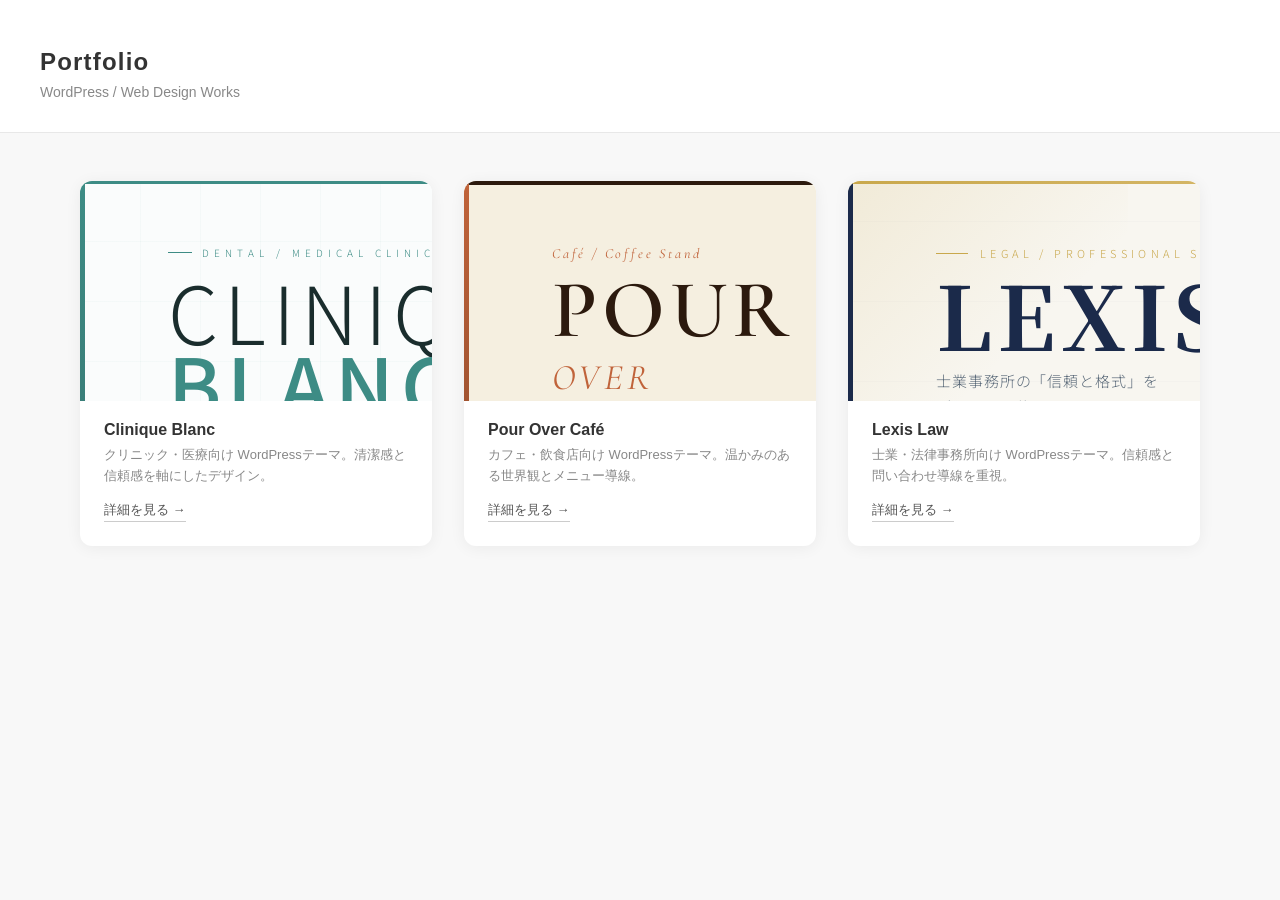
==== index.html @ d6891e3b "Add portfolio site" ====
<!DOCTYPE html>
<html lang="ja">
<head>
<meta charset="UTF-8">
<meta name="viewport" content="width=device-width, initial-scale=1.0">
<title>Portfolio</title>
<style>
  * { margin: 0; padding: 0; box-sizing: border-box; }
  body { font-family: 'Helvetica Neue', sans-serif; background: #f8f8f8; color: #333; }
  header { background: #fff; padding: 48px 40px 32px; border-bottom: 1px solid #e8e8e8; }
  header h1 { font-size: 24px; font-weight: 600; letter-spacing: 0.05em; }
  header p { margin-top: 8px; font-size: 14px; color: #888; }
  .grid { display: grid; grid-template-columns: repeat(auto-fit, minmax(320px, 1fr)); gap: 32px; padding: 48px 40px; max-width: 1200px; margin: 0 auto; }
  .card { background: #fff; border-radius: 12px; overflow: hidden; box-shadow: 0 2px 16px rgba(0,0,0,0.06); transition: transform 0.2s, box-shadow 0.2s; }
  .card:hover { transform: translateY(-4px); box-shadow: 0 8px 32px rgba(0,0,0,0.10); }
  .card iframe { width: 100%; height: 220px; border: none; display: block; }
  .card-body { padding: 20px 24px 24px; }
  .card-body h2 { font-size: 16px; font-weight: 600; }
  .card-body p { margin-top: 6px; font-size: 13px; color: #888; line-height: 1.6; }
  .card-body a { display: inline-block; margin-top: 14px; font-size: 13px; color: #555; text-decoration: none; border-bottom: 1px solid #ccc; padding-bottom: 2px; }
  .card-body a:hover { color: #111; border-color: #111; }
</style>
</head>
<body>
<header>
  <h1>Portfolio</h1>
  <p>WordPress / Web Design Works</p>
</header>
<div class="grid">
  <div class="card">
    <iframe src="clinique-blanc.html" scrolling="no"></iframe>
    <div class="card-body">
      <h2>Clinique Blanc</h2>
      <p>クリニック・医療向け WordPressテーマ。清潔感と信頼感を軸にしたデザイン。</p>
      <a href="clinique-blanc.html">詳細を見る →</a>
    </div>
  </div>
  <div class="card">
    <iframe src="pour-over-cafe.html" scrolling="no"></iframe>
    <div class="card-body">
      <h2>Pour Over Café</h2>
      <p>カフェ・飲食店向け WordPressテーマ。温かみのある世界観とメニュー導線。</p>
      <a href="pour-over-cafe.html">詳細を見る →</a>
    </div>
  </div>
  <div class="card">
    <iframe src="lexis-law.html" scrolling="no"></iframe>
    <div class="card-body">
      <h2>Lexis Law</h2>
      <p>士業・法律事務所向け WordPressテーマ。信頼感と問い合わせ導線を重視。</p>
      <a href="lexis-law.html">詳細を見る →</a>
    </div>
  </div>
</div>
</body>
</html>
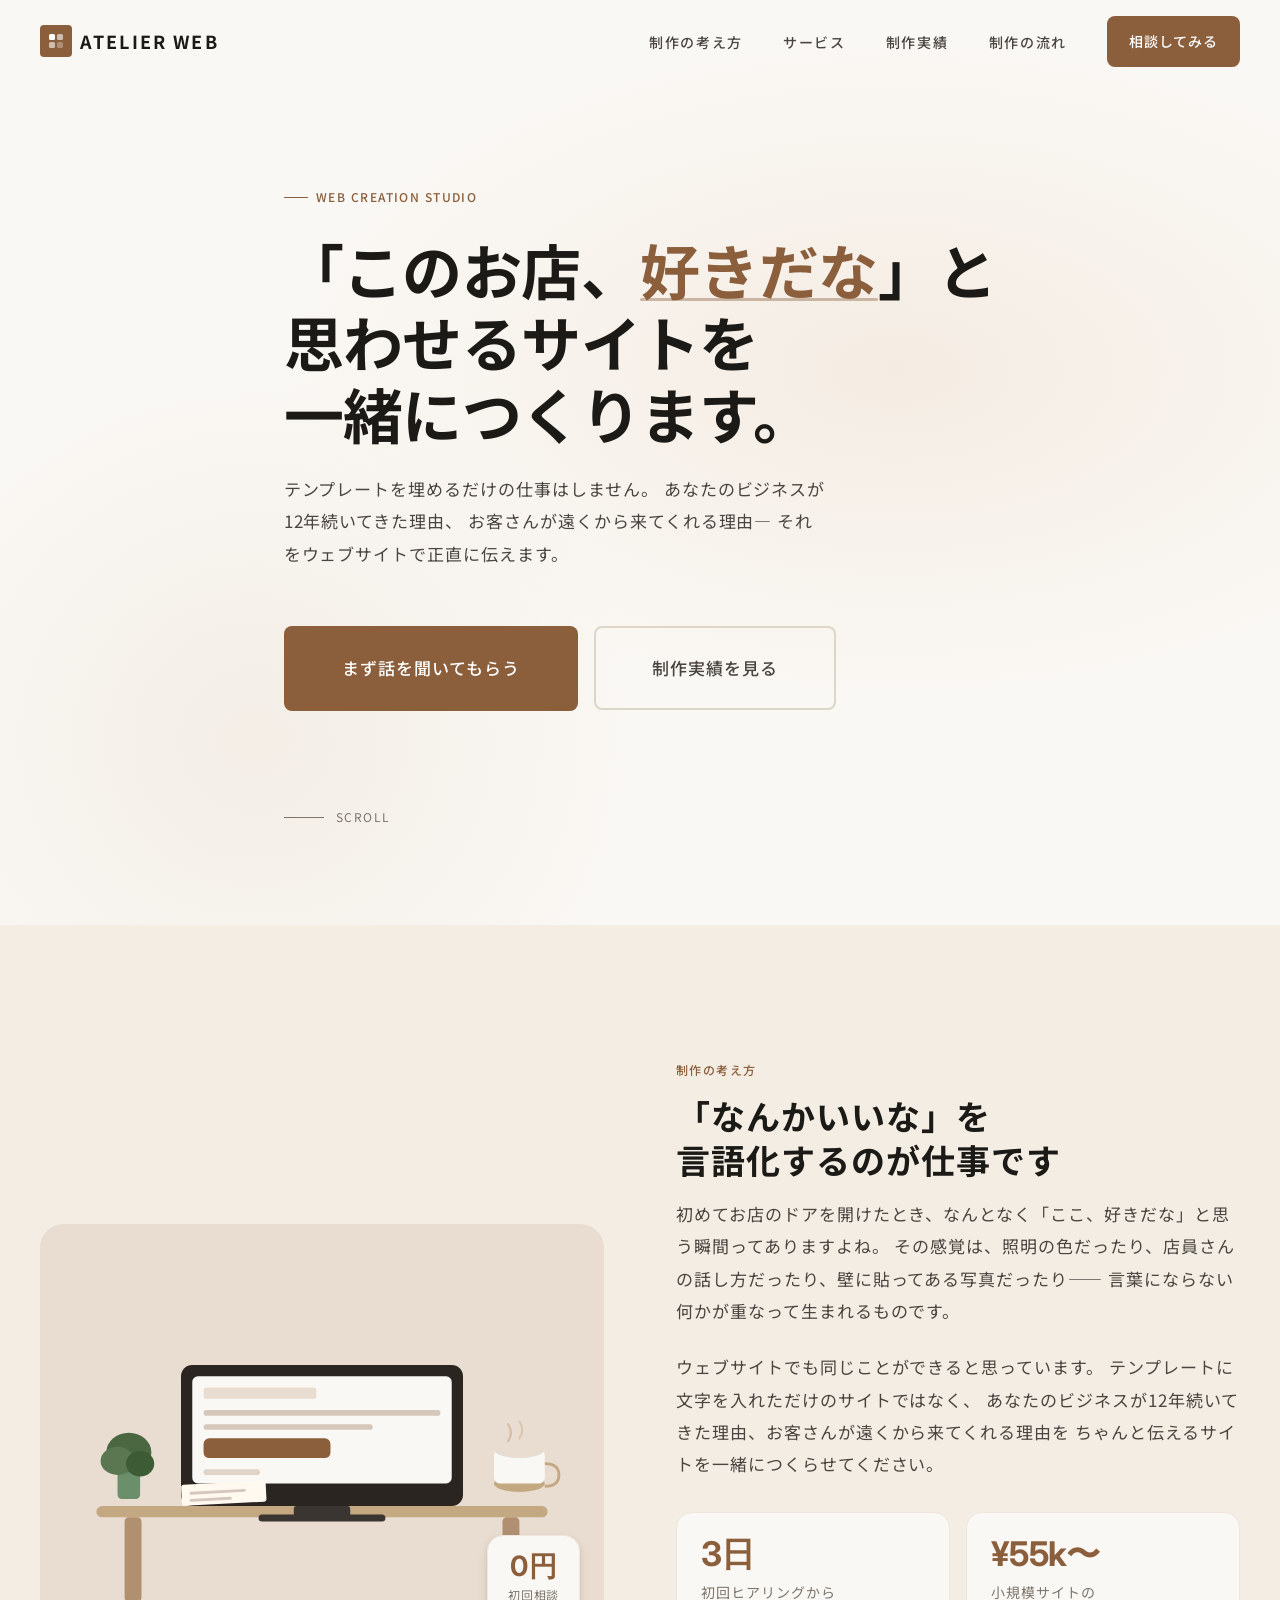
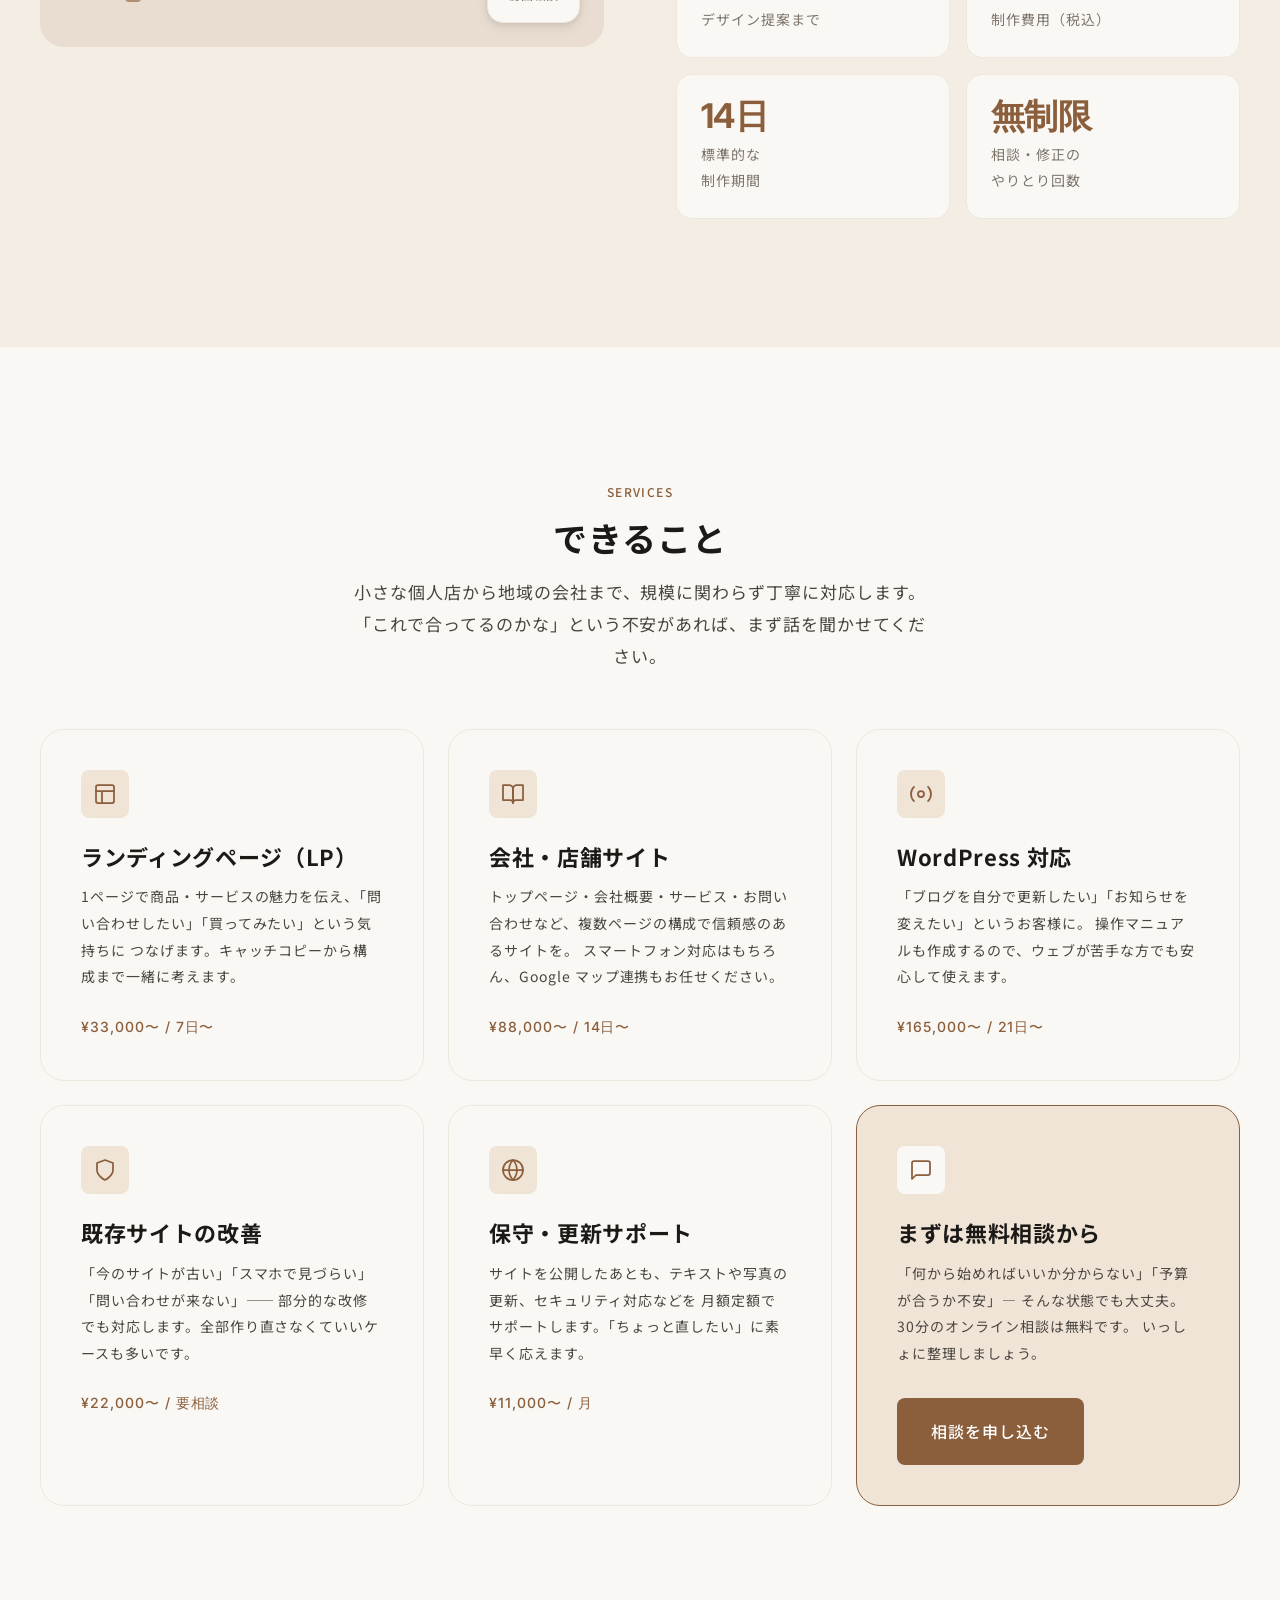
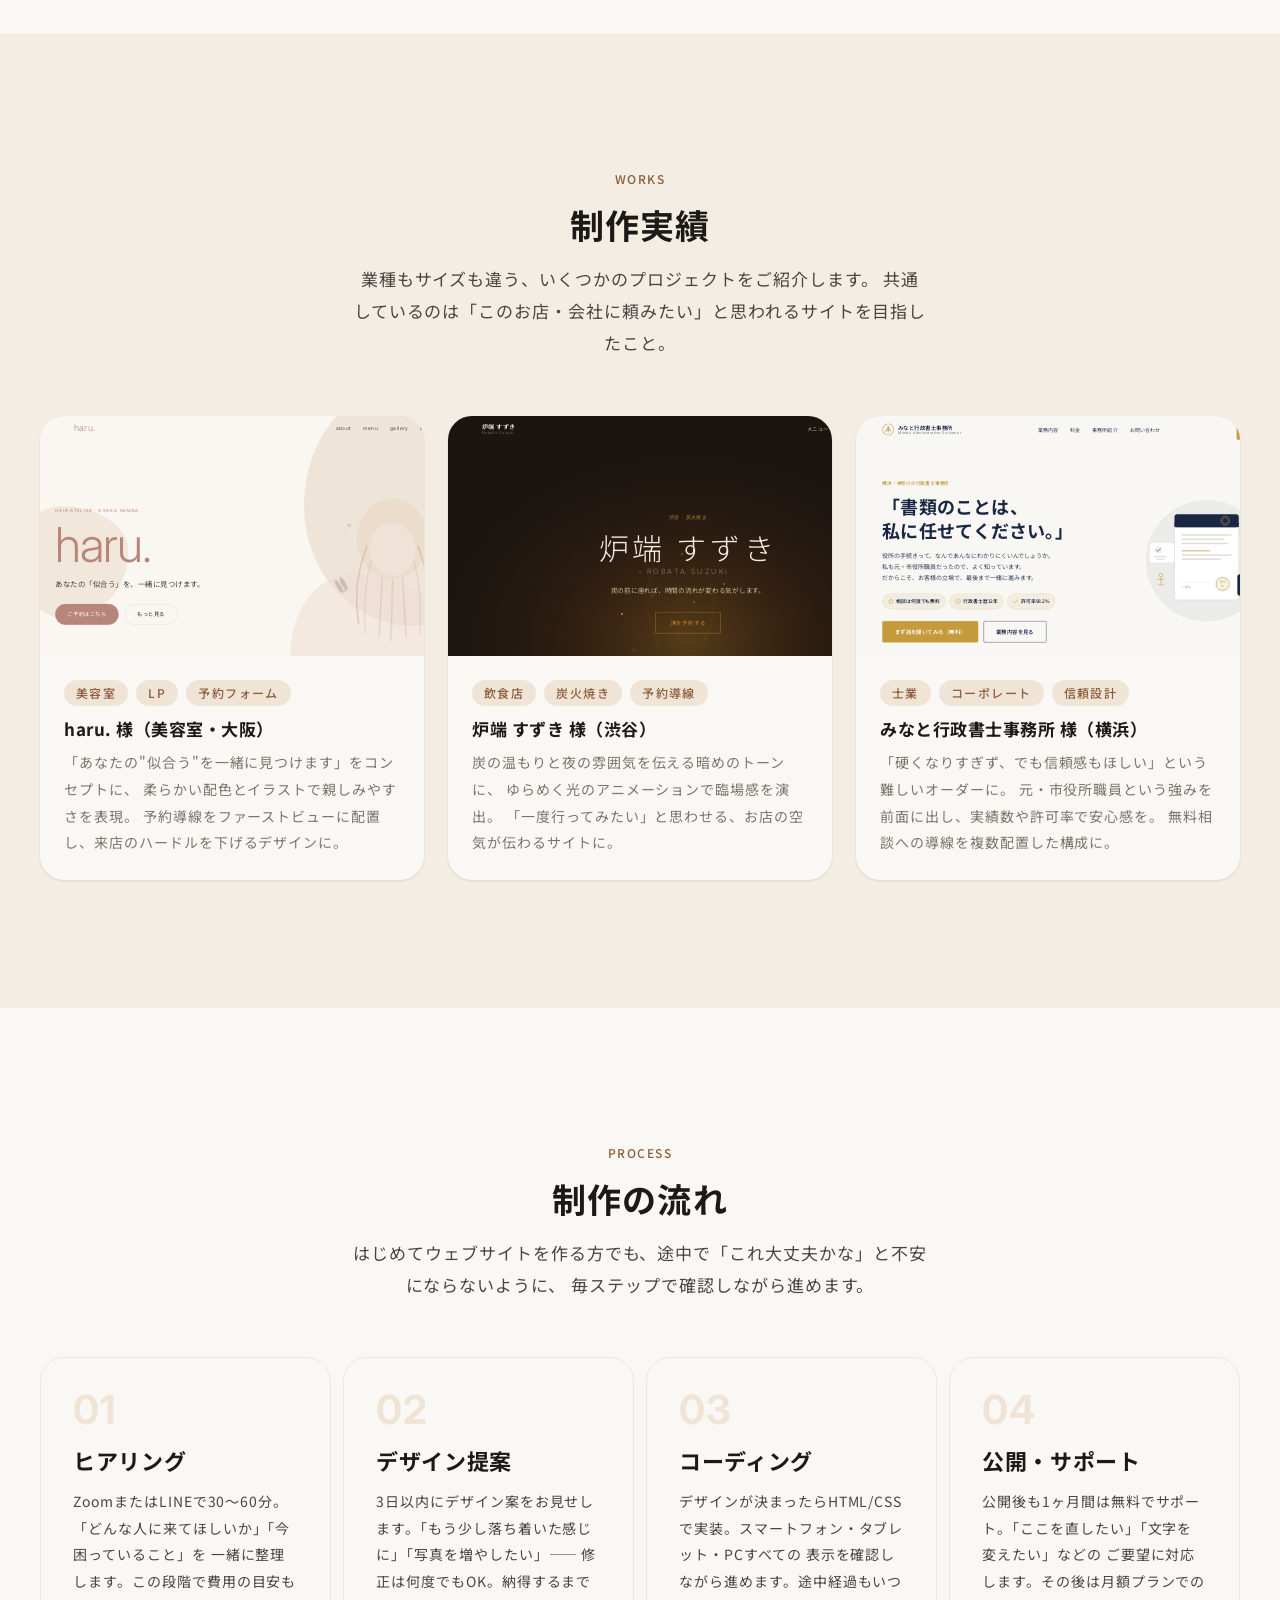
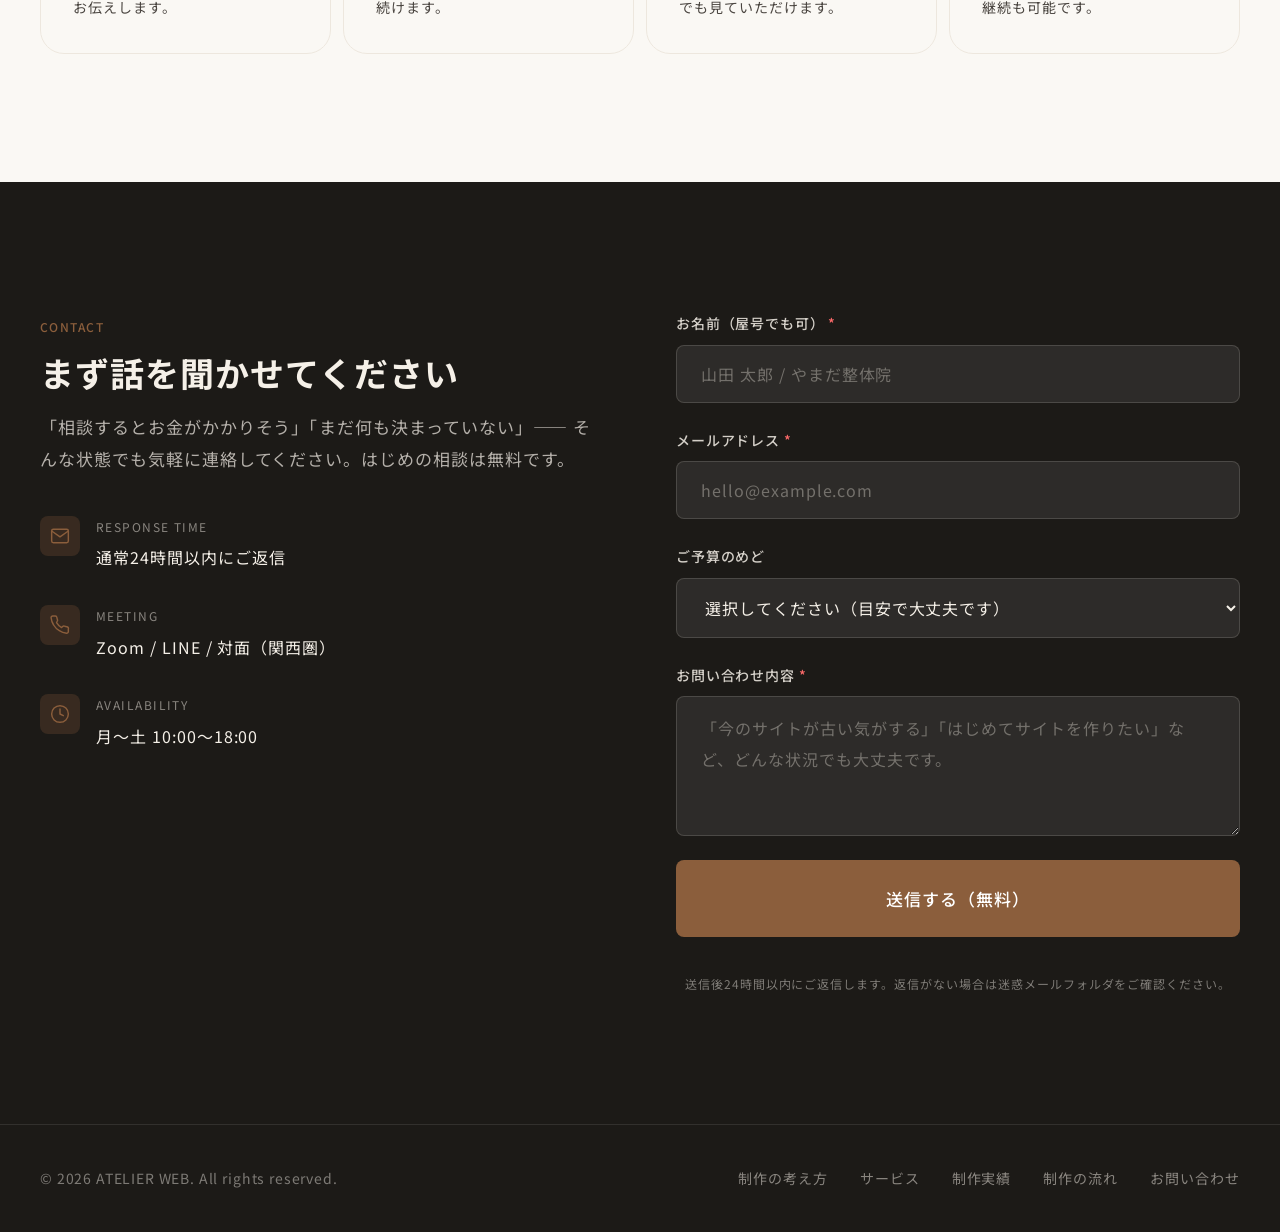
==== commit 86bbf7c7: "Add full portfolio: ATELIER WEB landing + 3 demo sites" ====
--- a/index.html
+++ b/index.html
@@ -1,56 +1,615 @@
 <!DOCTYPE html>
 <html lang="ja">
+
 <head>
-<meta charset="UTF-8">
-<meta name="viewport" content="width=device-width, initial-scale=1.0">
-<title>Portfolio</title>
-<style>
-  * { margin: 0; padding: 0; box-sizing: border-box; }
-  body { font-family: 'Helvetica Neue', sans-serif; background: #f8f8f8; color: #333; }
-  header { background: #fff; padding: 48px 40px 32px; border-bottom: 1px solid #e8e8e8; }
-  header h1 { font-size: 24px; font-weight: 600; letter-spacing: 0.05em; }
-  header p { margin-top: 8px; font-size: 14px; color: #888; }
-  .grid { display: grid; grid-template-columns: repeat(auto-fit, minmax(320px, 1fr)); gap: 32px; padding: 48px 40px; max-width: 1200px; margin: 0 auto; }
-  .card { background: #fff; border-radius: 12px; overflow: hidden; box-shadow: 0 2px 16px rgba(0,0,0,0.06); transition: transform 0.2s, box-shadow 0.2s; }
-  .card:hover { transform: translateY(-4px); box-shadow: 0 8px 32px rgba(0,0,0,0.10); }
-  .card iframe { width: 100%; height: 220px; border: none; display: block; }
-  .card-body { padding: 20px 24px 24px; }
-  .card-body h2 { font-size: 16px; font-weight: 600; }
-  .card-body p { margin-top: 6px; font-size: 13px; color: #888; line-height: 1.6; }
-  .card-body a { display: inline-block; margin-top: 14px; font-size: 13px; color: #555; text-decoration: none; border-bottom: 1px solid #ccc; padding-bottom: 2px; }
-  .card-body a:hover { color: #111; border-color: #111; }
-</style>
+  <meta charset="UTF-8">
+  <meta name="viewport" content="width=device-width, initial-scale=1.0">
+  <title>ウェブ制作 | 人の温かさが伝わるサイトをつくります</title>
+  <meta name="description" content="AIと人間の感性を組み合わせて、あなたのビジネスが本当に伝えたいことをウェブサイトで表現します。ランサーズ・ここなら対応。小規模サイト¥55,000〜。">
+
+  <!-- Google Fonts プリロード -->
+  <link rel="preconnect" href="https://fonts.googleapis.com">
+  <link rel="preconnect" href="https://fonts.gstatic.com" crossorigin>
+  <link
+    href="https://fonts.googleapis.com/css2?family=Noto+Sans+JP:wght@400;500;700&family=Inter:wght@400;500;700&display=swap"
+    rel="stylesheet">
+
+  <!-- スタイルシート（カスケード順） -->
+  <link rel="stylesheet" href="css/tokens.css">
+  <link rel="stylesheet" href="css/base.css">
+  <link rel="stylesheet" href="css/components.css">
+  <link rel="stylesheet" href="css/animations.css">
 </head>
+
 <body>
-<header>
-  <h1>Portfolio</h1>
-  <p>WordPress / Web Design Works</p>
-</header>
-<div class="grid">
-  <div class="card">
-    <iframe src="clinique-blanc.html" scrolling="no"></iframe>
-    <div class="card-body">
-      <h2>Clinique Blanc</h2>
-      <p>クリニック・医療向け WordPressテーマ。清潔感と信頼感を軸にしたデザイン。</p>
-      <a href="clinique-blanc.html">詳細を見る →</a>
+
+  <!-- スキップリンク（アクセシビリティ） -->
+  <a href="#main" class="skip-link">メインコンテンツへ</a>
+
+  <!-- ===== NAVIGATION ===== -->
+  <header>
+    <nav class="nav" role="navigation" aria-label="メインナビゲーション">
+      <div class="container nav__inner">
+
+        <!-- ロゴ -->
+        <a href="#" class="nav__logo" aria-label="ホームへ戻る">
+          <span class="nav__logo-mark" aria-hidden="true">
+            <svg width="18" height="18" viewBox="0 0 18 18" fill="none" aria-hidden="true">
+              <rect x="2" y="2" width="6" height="6" rx="1.5" fill="white" />
+              <rect x="10" y="2" width="6" height="6" rx="1.5" fill="white" opacity="0.6" />
+              <rect x="2" y="10" width="6" height="6" rx="1.5" fill="white" opacity="0.6" />
+              <rect x="10" y="10" width="6" height="6" rx="1.5" fill="white" opacity="0.3" />
+            </svg>
+          </span>
+          <span>ATELIER WEB</span>
+        </a>
+
+        <!-- デスクトップナビ -->
+        <ul class="nav__links" role="list">
+          <li><a href="#about" class="nav__link">制作の考え方</a></li>
+          <li><a href="#services" class="nav__link">サービス</a></li>
+          <li><a href="#works" class="nav__link">制作実績</a></li>
+          <li><a href="#process" class="nav__link">制作の流れ</a></li>
+          <li>
+            <a href="#contact" class="btn btn--primary btn--nav">
+              相談してみる
+            </a>
+          </li>
+        </ul>
+
+        <!-- モバイルメニューボタン -->
+        <button class="nav__toggle" aria-label="メニューを開く" aria-expanded="false" aria-controls="mobile-menu">
+          <span class="nav__toggle-line"></span>
+          <span class="nav__toggle-line"></span>
+          <span class="nav__toggle-line"></span>
+        </button>
+      </div>
+    </nav>
+
+    <!-- モバイルメニュー -->
+    <nav id="mobile-menu" class="nav__mobile" aria-label="モバイルナビゲーション">
+      <a href="#about" class="nav__mobile-link">制作の考え方</a>
+      <a href="#services" class="nav__mobile-link">サービス</a>
+      <a href="#works" class="nav__mobile-link">制作実績</a>
+      <a href="#process" class="nav__mobile-link">制作の流れ</a>
+      <a href="#contact" class="btn btn--primary btn--large btn--mt-sm">
+        まず相談してみる
+      </a>
+    </nav>
+  </header>
+
+  <!-- ===== MAIN ===== -->
+  <main id="main">
+
+    <!-- HERO -->
+    <section class="hero" id="hero">
+      <div class="hero__bg" aria-hidden="true"></div>
+      <div class="hero__content">
+        <p class="hero__eyebrow">Web Creation Studio</p>
+
+        <h1 class="hero__headline">
+          「このお店、<em>好きだな</em>」と<br>
+          思わせるサイトを<br>
+          一緒につくります。
+        </h1>
+
+        <p class="hero__body">
+          テンプレートを埋めるだけの仕事はしません。
+          あなたのビジネスが12年続いてきた理由、
+          お客さんが遠くから来てくれる理由—
+          それをウェブサイトで正直に伝えます。
+        </p>
+
+        <div class="hero__actions">
+          <a href="#contact" class="btn btn--primary btn--large">まず話を聞いてもらう</a>
+          <a href="#works" class="btn btn--ghost btn--large">制作実績を見る</a>
+        </div>
+
+        <div class="hero__scroll-hint" aria-hidden="true">
+          <span class="hero__scroll-line"></span>
+          <span>SCROLL</span>
+        </div>
+      </div>
+    </section>
+
+
+    <!-- ABOUT / PHILOSOPHY -->
+    <section class="about section" id="about">
+      <div class="container">
+        <div class="about__grid">
+
+          <!-- ビジュアル -->
+          <div class="about__visual fade-right" aria-hidden="true">
+            <!-- SVGイラスト：デスクで作業する様子（人間的な手描き風） -->
+            <svg viewBox="0 0 400 300" width="100%" height="100%" xmlns="http://www.w3.org/2000/svg">
+              <!-- デスク -->
+              <rect x="40" y="200" width="320" height="8" rx="4" fill="#c4a882" />
+              <rect x="60" y="208" width="12" height="60" rx="3" fill="#b09070" />
+              <rect x="328" y="208" width="12" height="60" rx="3" fill="#b09070" />
+
+              <!-- PCモニター -->
+              <rect x="100" y="100" width="200" height="100" rx="8" fill="#2a2520" />
+              <rect x="108" y="108" width="184" height="76" rx="4" fill="#faf8f4" />
+              <rect x="180" y="200" width="40" height="8" rx="2" fill="#3a3530" />
+              <rect x="155" y="206" width="90" height="5" rx="2.5" fill="#3a3530" />
+
+              <!-- モニター画面のウェブページ風 -->
+              <rect x="116" y="116" width="80" height="8" rx="2" fill="#e8ddd0" />
+              <rect x="116" y="132" width="168" height="4" rx="2" fill="#d4c8bc" />
+              <rect x="116" y="142" width="120" height="4" rx="2" fill="#d4c8bc" />
+              <rect x="116" y="152" width="90" height="14" rx="4" fill="#8b5e3c" />
+              <rect x="116" y="174" width="40" height="4" rx="2" fill="#e0d4c8" />
+
+              <!-- コーヒーカップ -->
+              <ellipse cx="340" cy="184" rx="18" ry="6" fill="#c4a882" />
+              <rect x="322" y="160" width="36" height="24" rx="4" fill="#faf8f4" />
+              <ellipse cx="340" cy="160" rx="18" ry="6" fill="#e8ddd0" />
+              <path d="M358 170 Q368 170 368 178 Q368 186 358 186" stroke="#c4a882" stroke-width="2" fill="none" />
+              <!-- スチーム -->
+              <path d="M332 154 Q336 148 332 142" stroke="#c4a882" stroke-width="1.5" fill="none" stroke-linecap="round"
+                opacity="0.6" class="float-slow" />
+              <path d="M340 152 Q344 146 340 140" stroke="#c4a882" stroke-width="1.5" fill="none" stroke-linecap="round"
+                opacity="0.4" class="float-slow" />
+
+              <!-- 植物（小さい観葉植物） -->
+              <rect x="55" y="165" width="16" height="30" rx="3" fill="#6b8f6b" />
+              <ellipse cx="63" cy="162" rx="16" ry="14" fill="#4a6741" />
+              <ellipse cx="55" cy="168" rx="12" ry="10" fill="#5a7751" />
+              <ellipse cx="71" cy="170" rx="10" ry="9" fill="#3d5c36" />
+
+              <!-- ノート（メモ） -->
+              <rect x="100" y="185" width="60" height="15" rx="2" fill="#fff9f0" transform="rotate(-3 100 185)" />
+              <rect x="106" y="190" width="40" height="2" rx="1" fill="#d4c8bc" transform="rotate(-3 106 190)" />
+              <rect x="106" y="195" width="30" height="2" rx="1" fill="#d4c8bc" transform="rotate(-3 106 195)" />
+            </svg>
+
+            <!-- 実績バッジ（絶対配置） -->
+            <div class="hero-badge">
+              <div class="hero-badge__number">0円</div>
+              <div class="hero-badge__label">初回相談</div>
+            </div>
+          </div>
+
+          <!-- テキスト -->
+          <div class="about__text fade-left">
+            <p class="section-label">制作の考え方</p>
+            <h2 class="section-title">
+              「なんかいいな」を<br>言語化するのが仕事です
+            </h2>
+
+            <p class="section-body">
+              初めてお店のドアを開けたとき、なんとなく「ここ、好きだな」と思う瞬間ってありますよね。
+              その感覚は、照明の色だったり、店員さんの話し方だったり、壁に貼ってある写真だったり——
+              言葉にならない何かが重なって生まれるものです。
+            </p>
+            <p class="section-body">
+              ウェブサイトでも同じことができると思っています。
+              テンプレートに文字を入れただけのサイトではなく、
+              あなたのビジネスが12年続いてきた理由、お客さんが遠くから来てくれる理由を
+              ちゃんと伝えるサイトを一緒につくらせてください。
+            </p>
+
+            <div class="about__stats stagger">
+              <div class="stat-card">
+                <div class="stat-card__number">3日</div>
+                <div class="stat-card__label">初回ヒアリングから<br>デザイン提案まで</div>
+              </div>
+              <div class="stat-card">
+                <div class="stat-card__number">¥55k〜</div>
+                <div class="stat-card__label">小規模サイトの<br>制作費用（税込）</div>
+              </div>
+              <div class="stat-card">
+                <div class="stat-card__number">14日</div>
+                <div class="stat-card__label">標準的な<br>制作期間</div>
+              </div>
+              <div class="stat-card">
+                <div class="stat-card__number">無制限</div>
+                <div class="stat-card__label">相談・修正の<br>やりとり回数</div>
+              </div>
+            </div>
+          </div>
+        </div>
+      </div>
+    </section>
+
+
+    <!-- SERVICES -->
+    <section class="section" id="services">
+      <div class="container">
+        <header class="section-header section-header--center fade-up">
+          <p class="section-label">Services</p>
+          <h2 class="section-title">できること</h2>
+          <p class="section-body">
+            小さな個人店から地域の会社まで、規模に関わらず丁寧に対応します。
+            「これで合ってるのかな」という不安があれば、まず話を聞かせてください。
+          </p>
+        </header>
+
+        <div class="services__grid stagger">
+
+          <article class="service-card">
+            <div class="service-card__icon" aria-hidden="true">
+              <svg width="24" height="24" viewBox="0 0 24 24" fill="none" stroke="currentColor" stroke-width="1.75"
+                stroke-linecap="round" stroke-linejoin="round">
+                <rect x="3" y="3" width="18" height="18" rx="2" />
+                <path d="M3 9h18M9 21V9" />
+              </svg>
+            </div>
+            <h3 class="service-card__title">ランディングページ（LP）</h3>
+            <p class="service-card__body">
+              1ページで商品・サービスの魅力を伝え、「問い合わせしたい」「買ってみたい」という気持ちに
+              つなげます。キャッチコピーから構成まで一緒に考えます。
+            </p>
+            <div class="service-card__price">¥33,000〜 / 7日〜</div>
+          </article>
+
+          <article class="service-card">
+            <div class="service-card__icon" aria-hidden="true">
+              <svg width="24" height="24" viewBox="0 0 24 24" fill="none" stroke="currentColor" stroke-width="1.75"
+                stroke-linecap="round" stroke-linejoin="round">
+                <path d="M2 3h6a4 4 0 0 1 4 4v14a3 3 0 0 0-3-3H2z" />
+                <path d="M22 3h-6a4 4 0 0 0-4 4v14a3 3 0 0 1 3-3h7z" />
+              </svg>
+            </div>
+            <h3 class="service-card__title">会社・店舗サイト</h3>
+            <p class="service-card__body">
+              トップページ・会社概要・サービス・お問い合わせなど、複数ページの構成で信頼感のあるサイトを。
+              スマートフォン対応はもちろん、Google マップ連携もお任せください。
+            </p>
+            <div class="service-card__price">¥88,000〜 / 14日〜</div>
+          </article>
+
+          <article class="service-card">
+            <div class="service-card__icon" aria-hidden="true">
+              <svg width="24" height="24" viewBox="0 0 24 24" fill="none" stroke="currentColor" stroke-width="1.75"
+                stroke-linecap="round" stroke-linejoin="round">
+                <circle cx="12" cy="12" r="3" />
+                <path d="M19.07 4.93a10 10 0 0 1 0 14.14M4.93 4.93a10 10 0 0 0 0 14.14" />
+              </svg>
+            </div>
+            <h3 class="service-card__title">WordPress 対応</h3>
+            <p class="service-card__body">
+              「ブログを自分で更新したい」「お知らせを変えたい」というお客様に。
+              操作マニュアルも作成するので、ウェブが苦手な方でも安心して使えます。
+            </p>
+            <div class="service-card__price">¥165,000〜 / 21日〜</div>
+          </article>
+
+          <article class="service-card">
+            <div class="service-card__icon" aria-hidden="true">
+              <svg width="24" height="24" viewBox="0 0 24 24" fill="none" stroke="currentColor" stroke-width="1.75"
+                stroke-linecap="round" stroke-linejoin="round">
+                <path d="M12 22s8-4 8-10V5l-8-3-8 3v7c0 6 8 10 8 10z" />
+              </svg>
+            </div>
+            <h3 class="service-card__title">既存サイトの改善</h3>
+            <p class="service-card__body">
+              「今のサイトが古い」「スマホで見づらい」「問い合わせが来ない」——
+              部分的な改修でも対応します。全部作り直さなくていいケースも多いです。
+            </p>
+            <div class="service-card__price">¥22,000〜 / 要相談</div>
+          </article>
+
+          <article class="service-card">
+            <div class="service-card__icon" aria-hidden="true">
+              <svg width="24" height="24" viewBox="0 0 24 24" fill="none" stroke="currentColor" stroke-width="1.75"
+                stroke-linecap="round" stroke-linejoin="round">
+                <circle cx="12" cy="12" r="10" />
+                <line x1="2" y1="12" x2="22" y2="12" />
+                <path d="M12 2a15.3 15.3 0 0 1 4 10 15.3 15.3 0 0 1-4 10 15.3 15.3 0 0 1-4-10 15.3 15.3 0 0 1 4-10z" />
+              </svg>
+            </div>
+            <h3 class="service-card__title">保守・更新サポート</h3>
+            <p class="service-card__body">
+              サイトを公開したあとも、テキストや写真の更新、セキュリティ対応などを
+              月額定額でサポートします。「ちょっと直したい」に素早く応えます。
+            </p>
+            <div class="service-card__price">¥11,000〜 / 月</div>
+          </article>
+
+          <article class="service-card service-card--cta">
+            <div class="service-card__icon service-card__icon--on-light" aria-hidden="true">
+              <svg width="24" height="24" viewBox="0 0 24 24" fill="none" stroke="currentColor" stroke-width="1.75"
+                stroke-linecap="round" stroke-linejoin="round">
+                <path d="M21 15a2 2 0 0 1-2 2H7l-4 4V5a2 2 0 0 1 2-2h14a2 2 0 0 1 2 2z" />
+              </svg>
+            </div>
+            <h3 class="service-card__title">まずは無料相談から</h3>
+            <p class="service-card__body">
+              「何から始めればいいか分からない」「予算が合うか不安」—
+              そんな状態でも大丈夫。30分のオンライン相談は無料です。
+              いっしょに整理しましょう。
+            </p>
+            <a href="#contact" class="btn btn--primary btn--mt-sm">相談を申し込む</a>
+          </article>
+
+        </div>
+      </div>
+    </section>
+
+
+    <!-- WORKS（制作実績） -->
+    <section class="works section" id="works">
+      <div class="container">
+        <header class="section-header section-header--center fade-up">
+          <p class="section-label">Works</p>
+          <h2 class="section-title">制作実績</h2>
+          <p class="section-body">
+            業種もサイズも違う、いくつかのプロジェクトをご紹介します。
+            共通しているのは「このお店・会社に頼みたい」と思われるサイトを目指したこと。
+          </p>
+        </header>
+
+        <div class="works__grid stagger">
+
+          <!-- デモ1: 美容室 haru. -->
+          <article class="work-card">
+            <div class="work-card__thumb">
+              <div class="work-card__preview">
+                <iframe src="demos/salon/" loading="lazy" title="haru. デモサイト"></iframe>
+              </div>
+              <a href="demos/salon/" target="_blank" rel="noopener" class="work-card__overlay">
+                <span class="work-overlay-btn">サイトを見る</span>
+              </a>
+            </div>
+            <div class="work-card__info">
+              <div class="work-card__tags">
+                <span class="tag">美容室</span>
+                <span class="tag">LP</span>
+                <span class="tag">予約フォーム</span>
+              </div>
+              <h3 class="work-card__title">haru. 様（美容室・大阪）</h3>
+              <p class="work-card__desc">
+                「あなたの"似合う"を一緒に見つけます」をコンセプトに、
+                柔らかい配色とイラストで親しみやすさを表現。
+                予約導線をファーストビューに配置し、来店のハードルを下げるデザインに。
+              </p>
+            </div>
+          </article>
+
+          <!-- デモ2: 飲食店 炉端すずき -->
+          <article class="work-card">
+            <div class="work-card__thumb">
+              <div class="work-card__preview">
+                <iframe src="demos/restaurant/" loading="lazy" title="炉端すずき デモサイト"></iframe>
+              </div>
+              <a href="demos/restaurant/" target="_blank" rel="noopener" class="work-card__overlay">
+                <span class="work-overlay-btn">サイトを見る</span>
+              </a>
+            </div>
+            <div class="work-card__info">
+              <div class="work-card__tags">
+                <span class="tag">飲食店</span>
+                <span class="tag">炭火焼き</span>
+                <span class="tag">予約導線</span>
+              </div>
+              <h3 class="work-card__title">炉端 すずき 様（渋谷）</h3>
+              <p class="work-card__desc">
+                炭の温もりと夜の雰囲気を伝える暗めのトーンに、
+                ゆらめく光のアニメーションで臨場感を演出。
+                「一度行ってみたい」と思わせる、お店の空気が伝わるサイトに。
+              </p>
+            </div>
+          </article>
+
+          <!-- デモ3: 行政書士事務所 -->
+          <article class="work-card">
+            <div class="work-card__thumb">
+              <div class="work-card__preview">
+                <iframe src="demos/professional/" loading="lazy" title="みなと行政書士事務所 デモサイト"></iframe>
+              </div>
+              <a href="demos/professional/" target="_blank" rel="noopener" class="work-card__overlay">
+                <span class="work-overlay-btn">サイトを見る</span>
+              </a>
+            </div>
+            <div class="work-card__info">
+              <div class="work-card__tags">
+                <span class="tag">士業</span>
+                <span class="tag">コーポレート</span>
+                <span class="tag">信頼設計</span>
+              </div>
+              <h3 class="work-card__title">みなと行政書士事務所 様（横浜）</h3>
+              <p class="work-card__desc">
+                「硬くなりすぎず、でも信頼感もほしい」という難しいオーダーに。
+                元・市役所職員という強みを前面に出し、実績数や許可率で安心感を。
+                無料相談への導線を複数配置した構成に。
+              </p>
+            </div>
+          </article>
+
+        </div>
+      </div>
+    </section>
+
+
+    <!-- PROCESS（制作の流れ） -->
+    <section class="section" id="process">
+      <div class="container">
+        <header class="section-header section-header--center fade-up">
+          <p class="section-label">Process</p>
+          <h2 class="section-title">制作の流れ</h2>
+          <p class="section-body">
+            はじめてウェブサイトを作る方でも、途中で「これ大丈夫かな」と不安にならないように、
+            毎ステップで確認しながら進めます。
+          </p>
+        </header>
+
+        <div class="process__steps stagger">
+
+          <div class="step">
+            <div class="step__number">01</div>
+            <h3 class="step__title">ヒアリング</h3>
+            <p class="step__body">
+              ZoomまたはLINEで30〜60分。「どんな人に来てほしいか」「今困っていること」を
+              一緒に整理します。この段階で費用の目安もお伝えします。
+            </p>
+          </div>
+
+          <div class="step">
+            <div class="step__number">02</div>
+            <h3 class="step__title">デザイン提案</h3>
+            <p class="step__body">
+              3日以内にデザイン案をお見せします。「もう少し落ち着いた感じに」「写真を増やしたい」——
+              修正は何度でもOK。納得するまで続けます。
+            </p>
+          </div>
+
+          <div class="step">
+            <div class="step__number">03</div>
+            <h3 class="step__title">コーディング</h3>
+            <p class="step__body">
+              デザインが決まったらHTML/CSSで実装。スマートフォン・タブレット・PCすべての
+              表示を確認しながら進めます。途中経過もいつでも見ていただけます。
+            </p>
+          </div>
+
+          <div class="step">
+            <div class="step__number">04</div>
+            <h3 class="step__title">公開・サポート</h3>
+            <p class="step__body">
+              公開後も1ヶ月間は無料でサポート。「ここを直したい」「文字を変えたい」などの
+              ご要望に対応します。その後は月額プランでの継続も可能です。
+            </p>
+          </div>
+
+        </div>
+      </div>
+    </section>
+
+
+    <!-- CONTACT -->
+    <section class="contact section" id="contact">
+      <div class="container">
+        <div class="contact__inner">
+
+          <!-- テキスト側 -->
+          <div class="fade-right">
+            <p class="section-label">Contact</p>
+            <h2 class="section-title">
+              まず話を聞かせてください
+            </h2>
+            <p class="section-body">
+              「相談するとお金がかかりそう」「まだ何も決まっていない」——
+              そんな状態でも気軽に連絡してください。はじめの相談は無料です。
+            </p>
+
+            <div class="contact-info">
+              <div class="contact-item">
+                <div class="contact-item__icon" aria-hidden="true">
+                  <svg width="20" height="20" viewBox="0 0 24 24" fill="none" stroke="currentColor" stroke-width="1.75"
+                    stroke-linecap="round" stroke-linejoin="round">
+                    <path d="M4 4h16c1.1 0 2 .9 2 2v12c0 1.1-.9 2-2 2H4c-1.1 0-2-.9-2-2V6c0-1.1.9-2 2-2z" />
+                    <polyline points="22,6 12,13 2,6" />
+                  </svg>
+                </div>
+                <div>
+                  <div class="contact-item__label">RESPONSE TIME</div>
+                  <div class="contact-item__value">通常24時間以内にご返信</div>
+                </div>
+              </div>
+
+              <div class="contact-item">
+                <div class="contact-item__icon" aria-hidden="true">
+                  <svg width="20" height="20" viewBox="0 0 24 24" fill="none" stroke="currentColor" stroke-width="1.75"
+                    stroke-linecap="round" stroke-linejoin="round">
+                    <path
+                      d="M22 16.92v3a2 2 0 0 1-2.18 2 19.79 19.79 0 0 1-8.63-3.07A19.5 19.5 0 0 1 4.36 12a19.79 19.79 0 0 1-3.07-8.67A2 2 0 0 1 3.27 1.27h3a2 2 0 0 1 2 1.72c.127.96.361 1.903.7 2.81a2 2 0 0 1-.45 2.11L7.91 9.11a16 16 0 0 0 6 6l1.27-1.27a2 2 0 0 1 2.11-.45c.907.339 1.85.573 2.81.7A2 2 0 0 1 22 16.92z" />
+                  </svg>
+                </div>
+                <div>
+                  <div class="contact-item__label">MEETING</div>
+                  <div class="contact-item__value">Zoom / LINE / 対面（関西圏）</div>
+                </div>
+              </div>
+
+              <div class="contact-item">
+                <div class="contact-item__icon" aria-hidden="true">
+                  <svg width="20" height="20" viewBox="0 0 24 24" fill="none" stroke="currentColor" stroke-width="1.75"
+                    stroke-linecap="round" stroke-linejoin="round">
+                    <circle cx="12" cy="12" r="10" />
+                    <polyline points="12 6 12 12 16 14" />
+                  </svg>
+                </div>
+                <div>
+                  <div class="contact-item__label">AVAILABILITY</div>
+                  <div class="contact-item__value">月〜土 10:00〜18:00</div>
+                </div>
+              </div>
+            </div>
+          </div>
+
+          <!-- フォーム側 -->
+          <div class="fade-left">
+            <form class="contact-form" data-form-endpoint="https://formspree.io/f/mdalvlnd" novalidate>
+              <div class="form-group">
+                <label class="form-label" for="name">
+                  お名前（屋号でも可）<span class="required" aria-label="必須">*</span>
+                </label>
+                <input type="text" id="name" name="name" class="form-input" placeholder="山田 太郎 / やまだ整体院" required
+                  autocomplete="name">
+              </div>
+
+              <div class="form-group">
+                <label class="form-label" for="email">
+                  メールアドレス<span class="required" aria-label="必須">*</span>
+                </label>
+                <input type="email" id="email" name="email" class="form-input" placeholder="hello@example.com" required
+                  autocomplete="email">
+              </div>
+
+              <div class="form-group">
+                <label class="form-label" for="budget">ご予算のめど</label>
+                <select id="budget" name="budget" class="form-input">
+                  <option value="" disabled selected>選択してください（目安で大丈夫です）</option>
+                  <option value="under50k">〜5万円</option>
+                  <option value="50k-100k">5〜10万円</option>
+                  <option value="100k-200k">10〜20万円</option>
+                  <option value="over200k">20万円〜</option>
+                  <option value="unknown">まだわからない</option>
+                </select>
+              </div>
+
+              <div class="form-group">
+                <label class="form-label" for="message">
+                  お問い合わせ内容<span class="required" aria-label="必須">*</span>
+                </label>
+                <textarea id="message" name="message" class="form-input"
+                  placeholder="「今のサイトが古い気がする」「はじめてサイトを作りたい」など、どんな状況でも大丈夫です。" required></textarea>
+              </div>
+
+              <button type="submit" class="btn btn--primary btn--large btn--full">
+                送信する（無料）
+              </button>
+
+              <p class="form-reply-note">
+                送信後24時間以内にご返信します。返信がない場合は迷惑メールフォルダをご確認ください。
+              </p>
+            </form>
+          </div>
+
+        </div>
+      </div>
+    </section>
+
+  </main>
+
+  <!-- ===== FOOTER ===== -->
+  <footer class="footer">
+    <div class="container footer__inner">
+      <p class="footer__copy">
+        &copy; 2026 ATELIER WEB. All rights reserved.
+      </p>
+      <nav class="footer__links" aria-label="フッターナビゲーション">
+        <a href="#about" class="footer__link">制作の考え方</a>
+        <a href="#services" class="footer__link">サービス</a>
+        <a href="#works" class="footer__link">制作実績</a>
+        <a href="#process" class="footer__link">制作の流れ</a>
+        <a href="#contact" class="footer__link">お問い合わせ</a>
+      </nav>
     </div>
-  </div>
-  <div class="card">
-    <iframe src="pour-over-cafe.html" scrolling="no"></iframe>
-    <div class="card-body">
-      <h2>Pour Over Café</h2>
-      <p>カフェ・飲食店向け WordPressテーマ。温かみのある世界観とメニュー導線。</p>
-      <a href="pour-over-cafe.html">詳細を見る →</a>
-    </div>
-  </div>
-  <div class="card">
-    <iframe src="lexis-law.html" scrolling="no"></iframe>
-    <div class="card-body">
-      <h2>Lexis Law</h2>
-      <p>士業・法律事務所向け WordPressテーマ。信頼感と問い合わせ導線を重視。</p>
-      <a href="lexis-law.html">詳細を見る →</a>
-    </div>
-  </div>
-</div>
+  </footer>
+
+  <script src="js/main.js" type="module" defer></script>
 </body>
-</html>
+
+</html>
--- a/css/tokens.css
+++ b/css/tokens.css
@@ -0,0 +1,97 @@
+/* ============================================
+   Design Tokens - CSS Custom Properties
+   ポートフォリオサイト用デザイントークン
+   ============================================ */
+
+:root {
+  /* --- カラーパレット ---
+     テーマ: 温かみのある職人のアトリエ
+     純白ではなく手漉き和紙のようなオフホワイトを基調に */
+
+  --color-bg-primary: #faf8f4;      /* メイン背景: 和紙色 */
+  --color-bg-secondary: #f3ede3;    /* セカンダリ: 少し濃いオフホワイト */
+  --color-bg-accent: #e8ddd0;       /* アクセント背景: セクション区切り */
+  --color-bg-dark: #1c1a17;         /* ダーク背景: フッター等 */
+
+  --color-text-primary: #1c1a17;    /* メインテキスト: ほぼ黒（純黒ではない） */
+  --color-text-secondary: #4a4540;  /* サブテキスト */
+  --color-text-muted: #7d756c;      /* キャプション・注釈 */
+  --color-text-on-dark: #f5f0e8;    /* ダーク背景上のテキスト */
+
+  --color-accent-1: #8b5e3c;        /* メインアクセント: テラコッタブラウン */
+  --color-accent-1-hover: #703f20;  /* ホバー時 */
+  --color-accent-2: #4a6741;        /* サブアクセント: 落ち着いたグリーン */
+  --color-accent-light: #f0e4d7;    /* アクセントの薄い版（タグ背景等） */
+
+  --color-border: #ddd5c8;          /* ボーダー */
+  --color-border-light: #ede7de;    /* 薄いボーダー */
+
+  /* --- タイポグラフィ --- */
+  --font-jp: 'Noto Sans JP', 'ヒラギノ角ゴ ProN', 'Hiragino Kaku Gothic ProN', sans-serif;
+  --font-en: 'Inter', system-ui, sans-serif;
+
+  --font-size-hero: clamp(2.25rem, 5.5vw, 3.75rem);   /* 36px〜60px */
+  --font-size-h1: clamp(1.875rem, 4vw, 2.75rem);      /* 30px〜44px */
+  --font-size-h2: clamp(1.5rem, 3vw, 2.125rem);       /* 24px〜34px */
+  --font-size-h3: clamp(1.125rem, 2vw, 1.375rem);     /* 18px〜22px */
+  --font-size-body: 1rem;                              /* 16px */
+  --font-size-small: 0.875rem;                         /* 14px */
+  --font-size-xs: 0.75rem;                             /* 12px */
+
+  --font-weight-bold: 700;
+  --font-weight-medium: 500;
+  --font-weight-regular: 400;
+
+  --line-height-heading: 1.35;
+  --line-height-body: 1.9;          /* 日本語は余裕のある行間 */
+  --line-height-tight: 1.2;
+
+  --letter-spacing-jp: 0.06em;      /* 日本語の適度な字間 */
+  --letter-spacing-heading: 0.03em;
+  --letter-spacing-wide: 0.12em;    /* キャプション・ラベル */
+
+  /* --- スペーシング（8px基準） --- */
+  --space-1: 4px;
+  --space-2: 8px;
+  --space-3: 12px;
+  --space-4: 16px;
+  --space-5: 24px;
+  --space-6: 32px;
+  --space-7: 40px;
+  --space-8: 56px;
+  --space-9: 72px;
+  --space-10: 96px;
+  --space-section: clamp(72px, 10vw, 128px);    /* セクション間の余白 */
+
+  /* --- レイアウト --- */
+  --container-max: 1200px;
+  --container-narrow: 760px;        /* 記事・説明文用 */
+  --container-wide: 1440px;
+  --gutter: clamp(20px, 4vw, 40px);
+
+  /* --- ボーダー半径 --- */
+  --radius-sm: 4px;
+  --radius-md: 8px;
+  --radius-lg: 16px;
+  --radius-xl: 24px;
+  --radius-pill: 9999px;
+
+  /* --- シャドウ --- */
+  --shadow-sm: 0 1px 3px rgba(28, 26, 23, 0.07), 0 1px 2px rgba(28, 26, 23, 0.05);
+  --shadow-md: 0 4px 12px rgba(28, 26, 23, 0.09), 0 2px 4px rgba(28, 26, 23, 0.06);
+  --shadow-lg: 0 8px 28px rgba(28, 26, 23, 0.11), 0 4px 8px rgba(28, 26, 23, 0.07);
+  --shadow-focus: 0 0 0 3px rgba(139, 94, 60, 0.28);
+
+  /* --- トランジション --- */
+  --transition-fast: 180ms cubic-bezier(0.4, 0, 0.2, 1);
+  --transition-normal: 320ms cubic-bezier(0.4, 0, 0.2, 1);
+  --transition-slow: 540ms cubic-bezier(0.4, 0, 0.2, 1);
+  --transition-spring: 400ms cubic-bezier(0.34, 1.56, 0.64, 1);
+
+  /* --- z-index 管理 --- */
+  --z-base: 0;
+  --z-dropdown: 100;
+  --z-sticky: 200;
+  --z-modal: 300;
+  --z-toast: 400;
+}
--- a/css/base.css
+++ b/css/base.css
@@ -0,0 +1,141 @@
+/* ============================================
+   Base Styles - Reset & Foundation
+   ============================================ */
+
+/* Modern CSS Reset */
+*, *::before, *::after {
+  box-sizing: border-box;
+  margin: 0;
+  padding: 0;
+}
+
+html {
+  font-size: 16px;
+  scroll-behavior: smooth;
+  -webkit-text-size-adjust: 100%;
+  text-size-adjust: 100%;
+}
+
+body {
+  font-family: var(--font-jp);
+  font-size: var(--font-size-body);
+  font-weight: var(--font-weight-regular);
+  line-height: var(--line-height-body);
+  color: var(--color-text-primary);
+  background-color: var(--color-bg-primary);
+  letter-spacing: var(--letter-spacing-jp);
+  -webkit-font-smoothing: antialiased;
+  -moz-osx-font-smoothing: grayscale;
+}
+
+/* Typography */
+h1, h2, h3, h4, h5, h6 {
+  font-weight: var(--font-weight-bold);
+  line-height: var(--line-height-heading);
+  letter-spacing: var(--letter-spacing-heading);
+  color: var(--color-text-primary);
+}
+
+h1 { font-size: var(--font-size-h1); }
+h2 { font-size: var(--font-size-h2); }
+h3 { font-size: var(--font-size-h3); }
+
+p {
+  color: var(--color-text-secondary);
+}
+
+a {
+  color: inherit;
+  text-decoration: none;
+  transition: color var(--transition-fast);
+}
+
+/* Images & Media */
+img, video, svg {
+  max-width: 100%;
+  height: auto;
+  display: block;
+}
+
+/* Lists */
+ul, ol {
+  list-style: none;
+}
+
+/* Form elements */
+input, textarea, select, button {
+  font-family: inherit;
+  font-size: inherit;
+}
+
+button {
+  cursor: pointer;
+  border: none;
+  background: none;
+}
+
+/* Focus styles（アクセシビリティ必須） */
+:focus-visible {
+  outline: 2px solid var(--color-accent-1);
+  outline-offset: 3px;
+  border-radius: var(--radius-sm);
+}
+
+/* Selection */
+::selection {
+  background-color: var(--color-accent-light);
+  color: var(--color-accent-1-hover);
+}
+
+/* Horizontal rule */
+hr {
+  border: none;
+  border-top: 1px solid var(--color-border);
+}
+
+/* --- Layout Utilities --- */
+
+.container {
+  width: min(var(--container-max), 100% - var(--gutter) * 2);
+  margin-inline: auto;
+}
+
+.container--narrow {
+  width: min(var(--container-narrow), 100% - var(--gutter) * 2);
+  margin-inline: auto;
+}
+
+.section {
+  padding-block: var(--space-section);
+}
+
+/* --- Screen reader only --- */
+.sr-only {
+  position: absolute;
+  width: 1px;
+  height: 1px;
+  padding: 0;
+  margin: -1px;
+  overflow: hidden;
+  clip: rect(0, 0, 0, 0);
+  white-space: nowrap;
+  border: 0;
+}
+
+/* --- Skip to content（アクセシビリティ） --- */
+.skip-link {
+  position: absolute;
+  top: -100%;
+  left: var(--space-4);
+  padding: var(--space-2) var(--space-5);
+  background: var(--color-accent-1);
+  color: white;
+  border-radius: var(--radius-md);
+  font-weight: var(--font-weight-medium);
+  z-index: var(--z-toast);
+  transition: top var(--transition-fast);
+}
+
+.skip-link:focus {
+  top: var(--space-4);
+}
--- a/css/components.css
+++ b/css/components.css
@@ -0,0 +1,921 @@
+/* ============================================
+   Components - UI要素のスタイル
+   ============================================ */
+
+/* ===== NAVIGATION ===== */
+
+.nav {
+  position: fixed;
+  top: 0;
+  left: 0;
+  right: 0;
+  z-index: var(--z-sticky);
+  padding-block: var(--space-4);
+  transition: background-color var(--transition-normal), box-shadow var(--transition-normal);
+}
+
+.nav.scrolled {
+  background-color: var(--color-bg-primary);
+  box-shadow: var(--shadow-sm);
+}
+
+.nav__inner {
+  display: flex;
+  align-items: center;
+  justify-content: space-between;
+}
+
+.nav__logo {
+  font-size: 1.125rem;
+  font-weight: var(--font-weight-bold);
+  letter-spacing: var(--letter-spacing-wide);
+  color: var(--color-text-primary);
+  display: flex;
+  align-items: center;
+  gap: var(--space-2);
+}
+
+.nav__logo-mark {
+  width: 32px;
+  height: 32px;
+  border-radius: var(--radius-sm);
+  background: var(--color-accent-1);
+  display: grid;
+  place-items: center;
+}
+
+.nav__links {
+  display: none;
+  gap: var(--space-7);
+  align-items: center;
+}
+
+@media (min-width: 768px) {
+  .nav__links {
+    display: flex;
+  }
+}
+
+.nav__link {
+  font-size: var(--font-size-small);
+  font-weight: var(--font-weight-medium);
+  color: var(--color-text-secondary);
+  letter-spacing: var(--letter-spacing-wide);
+  position: relative;
+  padding-bottom: 2px;
+}
+
+.nav__link::after {
+  content: '';
+  position: absolute;
+  bottom: 0;
+  left: 0;
+  width: 0;
+  height: 1px;
+  background-color: var(--color-accent-1);
+  transition: width var(--transition-normal);
+}
+
+.nav__link:hover {
+  color: var(--color-accent-1);
+}
+
+.nav__link:hover::after {
+  width: 100%;
+}
+
+/* ハンバーガーメニュー（モバイル） */
+.nav__toggle {
+  display: flex;
+  flex-direction: column;
+  gap: 5px;
+  padding: var(--space-2);
+  cursor: pointer;
+}
+
+@media (min-width: 768px) {
+  .nav__toggle {
+    display: none;
+  }
+}
+
+.nav__toggle-line {
+  width: 24px;
+  height: 2px;
+  background-color: var(--color-text-primary);
+  border-radius: var(--radius-pill);
+  transition: transform var(--transition-normal), opacity var(--transition-normal);
+}
+
+.nav__toggle[aria-expanded="true"] .nav__toggle-line:nth-child(1) {
+  transform: translateY(7px) rotate(45deg);
+}
+.nav__toggle[aria-expanded="true"] .nav__toggle-line:nth-child(2) {
+  opacity: 0;
+}
+.nav__toggle[aria-expanded="true"] .nav__toggle-line:nth-child(3) {
+  transform: translateY(-7px) rotate(-45deg);
+}
+
+/* モバイルメニュー */
+.nav__mobile {
+  position: fixed;
+  inset: 0;
+  background-color: var(--color-bg-primary);
+  padding-top: 80px;
+  padding-inline: var(--gutter);
+  display: flex;
+  flex-direction: column;
+  gap: var(--space-6);
+  transform: translateX(100%);
+  transition: transform var(--transition-normal);
+  z-index: calc(var(--z-sticky) - 1);
+}
+
+.nav__mobile.open {
+  transform: translateX(0);
+}
+
+.nav__mobile-link {
+  font-size: var(--font-size-h3);
+  font-weight: var(--font-weight-medium);
+  color: var(--color-text-secondary);
+  padding-block: var(--space-4);
+  border-bottom: 1px solid var(--color-border-light);
+}
+
+
+/* ===== BUTTONS ===== */
+
+.btn {
+  display: inline-flex;
+  align-items: center;
+  justify-content: center;
+  gap: var(--space-2);
+  padding: var(--space-4) var(--space-6);
+  border-radius: var(--radius-md);
+  font-weight: var(--font-weight-medium);
+  font-size: var(--font-size-body);
+  letter-spacing: var(--letter-spacing-jp);
+  transition: background-color var(--transition-fast), transform var(--transition-spring), box-shadow var(--transition-fast);
+  cursor: pointer;
+  border: 2px solid transparent;
+  white-space: nowrap;
+}
+
+.btn:active {
+  transform: scale(0.97);
+}
+
+.btn--primary {
+  background-color: var(--color-accent-1);
+  color: white;
+}
+
+.btn--primary:hover {
+  background-color: var(--color-accent-1-hover);
+  box-shadow: var(--shadow-md);
+  transform: translateY(-1px);
+}
+
+.btn--secondary {
+  background-color: transparent;
+  color: var(--color-accent-1);
+  border-color: var(--color-accent-1);
+}
+
+.btn--secondary:hover {
+  background-color: var(--color-accent-light);
+}
+
+.btn--ghost {
+  background-color: transparent;
+  color: var(--color-text-secondary);
+  border-color: var(--color-border);
+}
+
+.btn--ghost:hover {
+  border-color: var(--color-accent-1);
+  color: var(--color-accent-1);
+}
+
+.btn--large {
+  padding: var(--space-5) var(--space-8);
+  font-size: 1.0625rem;
+}
+
+.btn--icon {
+  padding: var(--space-4);
+  border-radius: var(--radius-pill);
+}
+
+.btn--nav {
+  padding: 10px 20px;
+  font-size: 0.875rem;
+}
+
+.btn--full {
+  width: 100%;
+}
+
+.btn--mt-sm {
+  margin-top: 8px;
+}
+
+
+/* ===== HERO SECTION ===== */
+
+.hero {
+  min-height: 100svh;
+  display: grid;
+  place-items: center;
+  padding-top: 80px; /* nav高さ分 */
+  position: relative;
+  overflow: hidden;
+}
+
+.hero__bg {
+  position: absolute;
+  inset: 0;
+  background:
+    radial-gradient(ellipse 80% 60% at 70% 40%, rgba(240, 228, 215, 0.6) 0%, transparent 60%),
+    radial-gradient(ellipse 60% 80% at 20% 80%, rgba(232, 221, 208, 0.4) 0%, transparent 50%);
+  pointer-events: none;
+}
+
+.hero__content {
+  position: relative;
+  z-index: 1;
+  max-width: var(--container-max);
+  margin-inline: auto;
+  padding-inline: var(--gutter);
+  padding-block: var(--space-10);
+}
+
+.hero__eyebrow {
+  display: inline-flex;
+  align-items: center;
+  gap: var(--space-2);
+  font-size: var(--font-size-xs);
+  font-weight: var(--font-weight-medium);
+  letter-spacing: var(--letter-spacing-wide);
+  color: var(--color-accent-1);
+  text-transform: uppercase;
+  margin-bottom: var(--space-5);
+}
+
+.hero__eyebrow::before {
+  content: '';
+  display: block;
+  width: 24px;
+  height: 1px;
+  background: var(--color-accent-1);
+}
+
+.hero__headline {
+  font-size: var(--font-size-hero);
+  font-weight: var(--font-weight-bold);
+  line-height: 1.2;
+  letter-spacing: -0.01em;
+  color: var(--color-text-primary);
+  margin-bottom: var(--space-5);
+  max-width: 14em;
+}
+
+.hero__headline em {
+  font-style: normal;
+  color: var(--color-accent-1);
+  position: relative;
+  display: inline-block;
+}
+
+/* 下線装飾 */
+.hero__headline em::after {
+  content: '';
+  position: absolute;
+  bottom: 4px;
+  left: 0;
+  right: 0;
+  height: 3px;
+  background: var(--color-accent-1);
+  border-radius: var(--radius-pill);
+  opacity: 0.4;
+}
+
+.hero__body {
+  font-size: 1.0625rem;
+  line-height: var(--line-height-body);
+  color: var(--color-text-secondary);
+  max-width: 32em;
+  margin-bottom: var(--space-8);
+}
+
+.hero__actions {
+  display: flex;
+  flex-wrap: wrap;
+  gap: var(--space-4);
+  align-items: center;
+}
+
+.hero__scroll-hint {
+  margin-top: var(--space-10);
+  display: flex;
+  align-items: center;
+  gap: var(--space-3);
+  font-size: var(--font-size-xs);
+  letter-spacing: var(--letter-spacing-wide);
+  color: var(--color-text-muted);
+}
+
+.hero__scroll-line {
+  width: 40px;
+  height: 1px;
+  background: var(--color-text-muted);
+}
+
+
+/* ===== SECTION HEADER ===== */
+
+.section-header {
+  margin-bottom: var(--space-8);
+}
+
+.section-header--center {
+  text-align: center;
+  max-width: 36em;
+  margin-inline: auto;
+  margin-bottom: var(--space-8);
+}
+
+.section-label {
+  display: inline-block;
+  font-size: var(--font-size-xs);
+  font-weight: var(--font-weight-medium);
+  letter-spacing: var(--letter-spacing-wide);
+  color: var(--color-accent-1);
+  text-transform: uppercase;
+  margin-bottom: var(--space-3);
+}
+
+.section-title {
+  font-size: var(--font-size-h2);
+  font-weight: var(--font-weight-bold);
+  color: var(--color-text-primary);
+  margin-bottom: var(--space-4);
+  line-height: 1.3;
+}
+
+.section-body {
+  font-size: 1.0625rem;
+  color: var(--color-text-secondary);
+  line-height: var(--line-height-body);
+}
+
+
+/* ===== ABOUT / PHILOSOPHY ===== */
+
+.about {
+  background-color: var(--color-bg-secondary);
+}
+
+.about__grid {
+  display: grid;
+  gap: var(--space-8);
+  align-items: center;
+}
+
+@media (min-width: 768px) {
+  .about__grid {
+    grid-template-columns: 1fr 1fr;
+    gap: var(--space-9);
+  }
+}
+
+.about__visual {
+  position: relative;
+  aspect-ratio: 4/3;
+  background: var(--color-bg-accent);
+  border-radius: var(--radius-xl);
+  overflow: hidden;
+  display: grid;
+  place-items: center;
+}
+
+.about__stats {
+  display: grid;
+  grid-template-columns: 1fr 1fr;
+  gap: var(--space-4);
+  margin-top: var(--space-6);
+}
+
+.stat-card {
+  padding: var(--space-5);
+  background: var(--color-bg-primary);
+  border-radius: var(--radius-lg);
+  border: 1px solid var(--color-border-light);
+}
+
+.stat-card__number {
+  font-size: var(--font-size-h2);
+  font-weight: var(--font-weight-bold);
+  color: var(--color-accent-1);
+  line-height: 1;
+  font-family: var(--font-en);
+  letter-spacing: -0.02em;
+  margin-bottom: var(--space-2);
+}
+
+.stat-card__label {
+  font-size: var(--font-size-small);
+  color: var(--color-text-muted);
+}
+
+.about__text .section-body {
+  margin-bottom: var(--space-5);
+}
+
+
+/* ===== SERVICE CARDS ===== */
+
+.services__grid {
+  display: grid;
+  gap: var(--space-5);
+}
+
+@media (min-width: 768px) {
+  .services__grid {
+    grid-template-columns: repeat(2, 1fr);
+  }
+}
+
+@media (min-width: 1024px) {
+  .services__grid {
+    grid-template-columns: repeat(3, 1fr);
+  }
+}
+
+.service-card {
+  padding: var(--space-7);
+  background: var(--color-bg-primary);
+  border: 1px solid var(--color-border-light);
+  border-radius: var(--radius-xl);
+  transition: transform var(--transition-normal), box-shadow var(--transition-normal), border-color var(--transition-normal);
+  position: relative;
+  overflow: hidden;
+}
+
+.service-card::before {
+  content: '';
+  position: absolute;
+  top: 0;
+  left: 0;
+  right: 0;
+  height: 3px;
+  background: var(--color-accent-1);
+  transform: scaleX(0);
+  transform-origin: left;
+  transition: transform var(--transition-normal);
+}
+
+.service-card:hover {
+  transform: translateY(-4px);
+  box-shadow: var(--shadow-lg);
+  border-color: var(--color-accent-light);
+}
+
+.service-card:hover::before {
+  transform: scaleX(1);
+}
+
+.service-card__icon {
+  width: 48px;
+  height: 48px;
+  background: var(--color-accent-light);
+  border-radius: var(--radius-md);
+  display: grid;
+  place-items: center;
+  margin-bottom: var(--space-5);
+  color: var(--color-accent-1);
+}
+
+.service-card__title {
+  font-size: var(--font-size-h3);
+  font-weight: var(--font-weight-bold);
+  color: var(--color-text-primary);
+  margin-bottom: var(--space-3);
+}
+
+.service-card__body {
+  font-size: var(--font-size-small);
+  color: var(--color-text-secondary);
+  line-height: var(--line-height-body);
+  margin-bottom: var(--space-5);
+}
+
+.service-card__price {
+  font-size: var(--font-size-small);
+  font-weight: var(--font-weight-medium);
+  color: var(--color-accent-1);
+  font-family: var(--font-en);
+}
+
+
+/* ===== PORTFOLIO / WORKS ===== */
+
+.works {
+  background-color: var(--color-bg-secondary);
+}
+
+.works__grid {
+  display: grid;
+  gap: var(--space-5);
+}
+
+@media (min-width: 640px) {
+  .works__grid {
+    grid-template-columns: repeat(2, 1fr);
+  }
+}
+
+@media (min-width: 1024px) {
+  .works__grid {
+    grid-template-columns: repeat(3, 1fr);
+  }
+}
+
+.work-card {
+  border-radius: var(--radius-xl);
+  overflow: hidden;
+  background: var(--color-bg-primary);
+  box-shadow: var(--shadow-sm);
+  transition: transform var(--transition-normal), box-shadow var(--transition-normal);
+}
+
+.work-card:hover {
+  transform: translateY(-6px);
+  box-shadow: var(--shadow-lg);
+}
+
+.work-card__thumb {
+  aspect-ratio: 16/10;
+  background: var(--color-bg-accent);
+  position: relative;
+  overflow: hidden;
+}
+
+.work-card__overlay {
+  position: absolute;
+  inset: 0;
+  background: rgba(28, 26, 23, 0.6);
+  display: grid;
+  place-items: center;
+  opacity: 0;
+  transition: opacity var(--transition-normal);
+}
+
+.work-card:hover .work-card__overlay {
+  opacity: 1;
+}
+
+.work-card__info {
+  padding: var(--space-5);
+}
+
+.work-card__tags {
+  display: flex;
+  flex-wrap: wrap;
+  gap: var(--space-2);
+  margin-bottom: var(--space-3);
+}
+
+.tag {
+  display: inline-block;
+  padding: 2px var(--space-3);
+  background: var(--color-accent-light);
+  color: var(--color-accent-1);
+  border-radius: var(--radius-pill);
+  font-size: var(--font-size-xs);
+  font-weight: var(--font-weight-medium);
+  letter-spacing: var(--letter-spacing-wide);
+}
+
+.work-card__title {
+  font-size: 1.0625rem;
+  font-weight: var(--font-weight-bold);
+  color: var(--color-text-primary);
+  margin-bottom: var(--space-2);
+}
+
+.work-card__desc {
+  font-size: var(--font-size-small);
+  color: var(--color-text-muted);
+}
+
+
+/* ===== PROCESS STEPS ===== */
+
+.process__steps {
+  display: grid;
+  gap: var(--space-4);
+}
+
+@media (min-width: 768px) {
+  .process__steps {
+    grid-template-columns: repeat(4, 1fr);
+    gap: var(--space-3);
+  }
+}
+
+.step {
+  position: relative;
+  padding: var(--space-6);
+  background: var(--color-bg-primary);
+  border: 1px solid var(--color-border-light);
+  border-radius: var(--radius-xl);
+}
+
+.step__number {
+  font-size: 2.5rem;
+  font-weight: var(--font-weight-bold);
+  font-family: var(--font-en);
+  color: var(--color-accent-light);
+  line-height: 1;
+  margin-bottom: var(--space-4);
+}
+
+.step__title {
+  font-size: var(--font-size-h3);
+  font-weight: var(--font-weight-bold);
+  color: var(--color-text-primary);
+  margin-bottom: var(--space-3);
+}
+
+.step__body {
+  font-size: var(--font-size-small);
+  color: var(--color-text-secondary);
+  line-height: var(--line-height-body);
+}
+
+
+/* ===== CONTACT SECTION ===== */
+
+.contact {
+  background: var(--color-bg-dark);
+  color: var(--color-text-on-dark);
+}
+
+.contact .section-title {
+  color: var(--color-text-on-dark);
+}
+
+.contact .section-body {
+  color: rgba(245, 240, 232, 0.7);
+}
+
+.contact__inner {
+  display: grid;
+  gap: var(--space-9);
+  align-items: start;
+}
+
+@media (min-width: 768px) {
+  .contact__inner {
+    grid-template-columns: 1fr 1fr;
+  }
+}
+
+.contact-form {
+  display: flex;
+  flex-direction: column;
+  gap: var(--space-5);
+}
+
+.form-group {
+  display: flex;
+  flex-direction: column;
+  gap: var(--space-2);
+}
+
+.form-label {
+  font-size: var(--font-size-small);
+  font-weight: var(--font-weight-medium);
+  color: rgba(245, 240, 232, 0.85);
+  letter-spacing: var(--letter-spacing-jp);
+}
+
+.form-label .required {
+  color: #ff6b6b;
+  margin-left: var(--space-1);
+}
+
+.form-input {
+  padding: var(--space-4) var(--space-5);
+  background: rgba(255, 255, 255, 0.08);
+  border: 1px solid rgba(245, 240, 232, 0.15);
+  border-radius: var(--radius-md);
+  color: var(--color-text-on-dark);
+  font-size: var(--font-size-body);
+  font-family: var(--font-jp);
+  transition: border-color var(--transition-fast), background-color var(--transition-fast);
+  letter-spacing: var(--letter-spacing-jp);
+  width: 100%;
+}
+
+.form-input::placeholder {
+  color: rgba(245, 240, 232, 0.35);
+}
+
+.form-input:focus {
+  outline: none;
+  border-color: var(--color-accent-1);
+  background: rgba(255, 255, 255, 0.12);
+}
+
+textarea.form-input {
+  resize: vertical;
+  min-height: 140px;
+  line-height: var(--line-height-body);
+}
+
+.contact-info {
+  display: flex;
+  flex-direction: column;
+  gap: var(--space-6);
+}
+
+.contact-item {
+  display: flex;
+  align-items: flex-start;
+  gap: var(--space-4);
+}
+
+.contact-item__icon {
+  width: 40px;
+  height: 40px;
+  background: rgba(139, 94, 60, 0.25);
+  border-radius: var(--radius-md);
+  display: grid;
+  place-items: center;
+  color: var(--color-accent-1);
+  flex-shrink: 0;
+}
+
+.contact-item__label {
+  font-size: var(--font-size-xs);
+  color: rgba(245, 240, 232, 0.5);
+  letter-spacing: var(--letter-spacing-wide);
+  margin-bottom: var(--space-1);
+}
+
+.contact-item__value {
+  font-size: var(--font-size-body);
+  color: var(--color-text-on-dark);
+}
+
+
+/* ===== FOOTER ===== */
+
+.footer {
+  background: var(--color-bg-dark);
+  padding-block: var(--space-7);
+  border-top: 1px solid rgba(245, 240, 232, 0.1);
+}
+
+.footer__inner {
+  display: flex;
+  flex-direction: column;
+  gap: var(--space-4);
+  align-items: center;
+  text-align: center;
+}
+
+@media (min-width: 768px) {
+  .footer__inner {
+    flex-direction: row;
+    justify-content: space-between;
+    text-align: left;
+  }
+}
+
+.footer__copy {
+  font-size: var(--font-size-small);
+  color: rgba(245, 240, 232, 0.45);
+  letter-spacing: var(--letter-spacing-jp);
+}
+
+.footer__links {
+  display: flex;
+  gap: var(--space-6);
+}
+
+.footer__link {
+  font-size: var(--font-size-small);
+  color: rgba(245, 240, 232, 0.5);
+  transition: color var(--transition-fast);
+}
+
+.footer__link:hover {
+  color: var(--color-text-on-dark);
+}
+
+
+/* ===== インラインスタイル除去クラス ===== */
+
+/* About セクション 実績バッジ */
+.hero-badge {
+  position: absolute;
+  bottom: 24px;
+  right: 24px;
+  background: var(--color-bg-primary);
+  border: 1px solid var(--color-border-light);
+  border-radius: var(--radius-lg);
+  padding: 16px 20px;
+  box-shadow: var(--shadow-md);
+  text-align: center;
+}
+
+.hero-badge__number {
+  font-size: 1.75rem;
+  font-weight: 700;
+  color: var(--color-accent-1);
+  font-family: var(--font-en);
+  line-height: 1;
+}
+
+.hero-badge__label {
+  font-size: 0.75rem;
+  color: var(--color-text-muted);
+  margin-top: 4px;
+  letter-spacing: 0.06em;
+}
+
+/* サービスカード 強調（無料相談） */
+.service-card--cta {
+  background: var(--color-accent-light);
+  border-color: var(--color-accent-1);
+}
+
+.service-card__icon--on-light {
+  background: var(--color-bg-primary);
+}
+
+/* ワークカード ライブプレビュー（iframe縮小表示） */
+.work-card__preview {
+  width: 100%;
+  height: 100%;
+  overflow: hidden;
+  position: relative;
+}
+
+.work-card__preview iframe {
+  width: 1280px;
+  height: 800px;
+  border: none;
+  transform: scale(0.375);
+  transform-origin: top left;
+  pointer-events: none;
+  position: absolute;
+  top: 0;
+  left: 0;
+}
+
+@media (max-width: 639px) {
+  .work-card__preview iframe {
+    transform: scale(0.25);
+  }
+}
+
+/* ワークカード オーバーレイボタン */
+.work-overlay-btn {
+  color: white;
+  font-size: 0.875rem;
+  font-weight: 500;
+  letter-spacing: 0.08em;
+  background: rgba(28, 26, 23, 0.7);
+  padding: 8px 16px;
+  border-radius: 20px;
+  display: inline-block;
+}
+
+/* オーバーレイをリンクとして使う場合 */
+a.work-card__overlay {
+  text-decoration: none;
+  cursor: pointer;
+}
+
+/* Contact セクション内のテキスト上書き */
+.contact .section-label {
+  color: var(--color-accent-1);
+}
+
+.contact .section-body {
+  margin-bottom: 40px;
+}
+
+/* フォーム送信後の注記 */
+.form-reply-note {
+  font-size: 0.75rem;
+  color: rgba(245, 240, 232, 0.45);
+  text-align: center;
+  margin-top: 12px;
+}
--- a/css/animations.css
+++ b/css/animations.css
@@ -0,0 +1,204 @@
+/* ============================================
+   Animations & Micro-interactions
+   意図的で繊細なアニメーション定義
+   ============================================ */
+
+/* ===== prefers-reduced-motion (必須) ===== */
+@media (prefers-reduced-motion: reduce) {
+  *,
+  *::before,
+  *::after {
+    animation-duration: 0.01ms !important;
+    animation-iteration-count: 1 !important;
+    transition-duration: 0.01ms !important;
+    scroll-behavior: auto !important;
+  }
+}
+
+/* ===== スクロールアニメーション ===== */
+
+/* フェードイン（下から） */
+.fade-up {
+  opacity: 0;
+  transform: translateY(28px);
+  transition:
+    opacity 0.65s cubic-bezier(0.4, 0, 0.2, 1),
+    transform 0.65s cubic-bezier(0.4, 0, 0.2, 1);
+}
+
+.fade-up.visible {
+  opacity: 1;
+  transform: translateY(0);
+}
+
+/* フェードイン（左から） */
+.fade-right {
+  opacity: 0;
+  transform: translateX(-28px);
+  transition:
+    opacity 0.65s cubic-bezier(0.4, 0, 0.2, 1),
+    transform 0.65s cubic-bezier(0.4, 0, 0.2, 1);
+}
+
+.fade-right.visible {
+  opacity: 1;
+  transform: translateX(0);
+}
+
+/* フェードイン（右から） */
+.fade-left {
+  opacity: 0;
+  transform: translateX(28px);
+  transition:
+    opacity 0.65s cubic-bezier(0.4, 0, 0.2, 1),
+    transform 0.65s cubic-bezier(0.4, 0, 0.2, 1);
+}
+
+.fade-left.visible {
+  opacity: 1;
+  transform: translateX(0);
+}
+
+/* シンプルなフェード */
+.fade-in {
+  opacity: 0;
+  transition: opacity 0.7s cubic-bezier(0.4, 0, 0.2, 1);
+}
+
+.fade-in.visible {
+  opacity: 1;
+}
+
+/* スタガー（順番にアニメーション） */
+.stagger > * {
+  opacity: 0;
+  transform: translateY(20px);
+  transition:
+    opacity 0.55s cubic-bezier(0.4, 0, 0.2, 1),
+    transform 0.55s cubic-bezier(0.4, 0, 0.2, 1);
+}
+
+.stagger.visible > *:nth-child(1) { transition-delay: 0ms; opacity: 1; transform: translateY(0); }
+.stagger.visible > *:nth-child(2) { transition-delay: 80ms; opacity: 1; transform: translateY(0); }
+.stagger.visible > *:nth-child(3) { transition-delay: 160ms; opacity: 1; transform: translateY(0); }
+.stagger.visible > *:nth-child(4) { transition-delay: 240ms; opacity: 1; transform: translateY(0); }
+.stagger.visible > *:nth-child(5) { transition-delay: 320ms; opacity: 1; transform: translateY(0); }
+.stagger.visible > *:nth-child(6) { transition-delay: 400ms; opacity: 1; transform: translateY(0); }
+
+
+/* ===== ヒーローのイントロアニメーション ===== */
+
+@keyframes heroFadeUp {
+  from {
+    opacity: 0;
+    transform: translateY(24px);
+  }
+  to {
+    opacity: 1;
+    transform: translateY(0);
+  }
+}
+
+.hero__eyebrow {
+  animation: heroFadeUp 0.7s cubic-bezier(0.4, 0, 0.2, 1) 0.1s both;
+}
+
+.hero__headline {
+  animation: heroFadeUp 0.7s cubic-bezier(0.4, 0, 0.2, 1) 0.25s both;
+}
+
+.hero__body {
+  animation: heroFadeUp 0.7s cubic-bezier(0.4, 0, 0.2, 1) 0.4s both;
+}
+
+.hero__actions {
+  animation: heroFadeUp 0.7s cubic-bezier(0.4, 0, 0.2, 1) 0.55s both;
+}
+
+.hero__scroll-hint {
+  animation: heroFadeUp 0.7s cubic-bezier(0.4, 0, 0.2, 1) 0.8s both;
+}
+
+
+/* ===== ナビゲーションのアニメーション ===== */
+
+@keyframes navFadeIn {
+  from { opacity: 0; transform: translateY(-8px); }
+  to { opacity: 1; transform: translateY(0); }
+}
+
+.nav {
+  animation: navFadeIn 0.5s cubic-bezier(0.4, 0, 0.2, 1) 0.05s both;
+}
+
+
+/* ===== カウントアップアニメーション（数字） ===== */
+
+@keyframes countUp {
+  from { opacity: 0; transform: scale(0.8); }
+  to { opacity: 1; transform: scale(1); }
+}
+
+.stat-card__number {
+  animation: none; /* JS側で制御 */
+}
+
+.stat-card.visible .stat-card__number {
+  animation: countUp 0.5s cubic-bezier(0.34, 1.56, 0.64, 1) both;
+}
+
+
+/* ===== ローディングのパルス（フォーム送信中） ===== */
+
+@keyframes pulse {
+  0%, 100% { opacity: 1; }
+  50% { opacity: 0.5; }
+}
+
+.btn.loading {
+  pointer-events: none;
+  animation: pulse 1.5s ease-in-out infinite;
+}
+
+
+/* ===== ホバー効果（nav line animation already in components.css） ===== */
+
+/* スムーズなアンダーライン */
+.underline-grow {
+  position: relative;
+}
+
+.underline-grow::after {
+  content: '';
+  position: absolute;
+  bottom: -2px;
+  left: 0;
+  width: 0;
+  height: 1px;
+  background-color: currentColor;
+  transition: width var(--transition-normal);
+}
+
+.underline-grow:hover::after {
+  width: 100%;
+}
+
+
+/* ===== SVGイラストのフロートアニメーション ===== */
+
+@keyframes floatSlow {
+  0%, 100% { transform: translateY(0); }
+  50% { transform: translateY(-8px); }
+}
+
+.float-slow {
+  animation: floatSlow 6s ease-in-out infinite;
+}
+
+.float-slow:nth-child(2) {
+  animation-delay: -2s;
+}
+
+.float-slow:nth-child(3) {
+  animation-delay: -4s;
+}
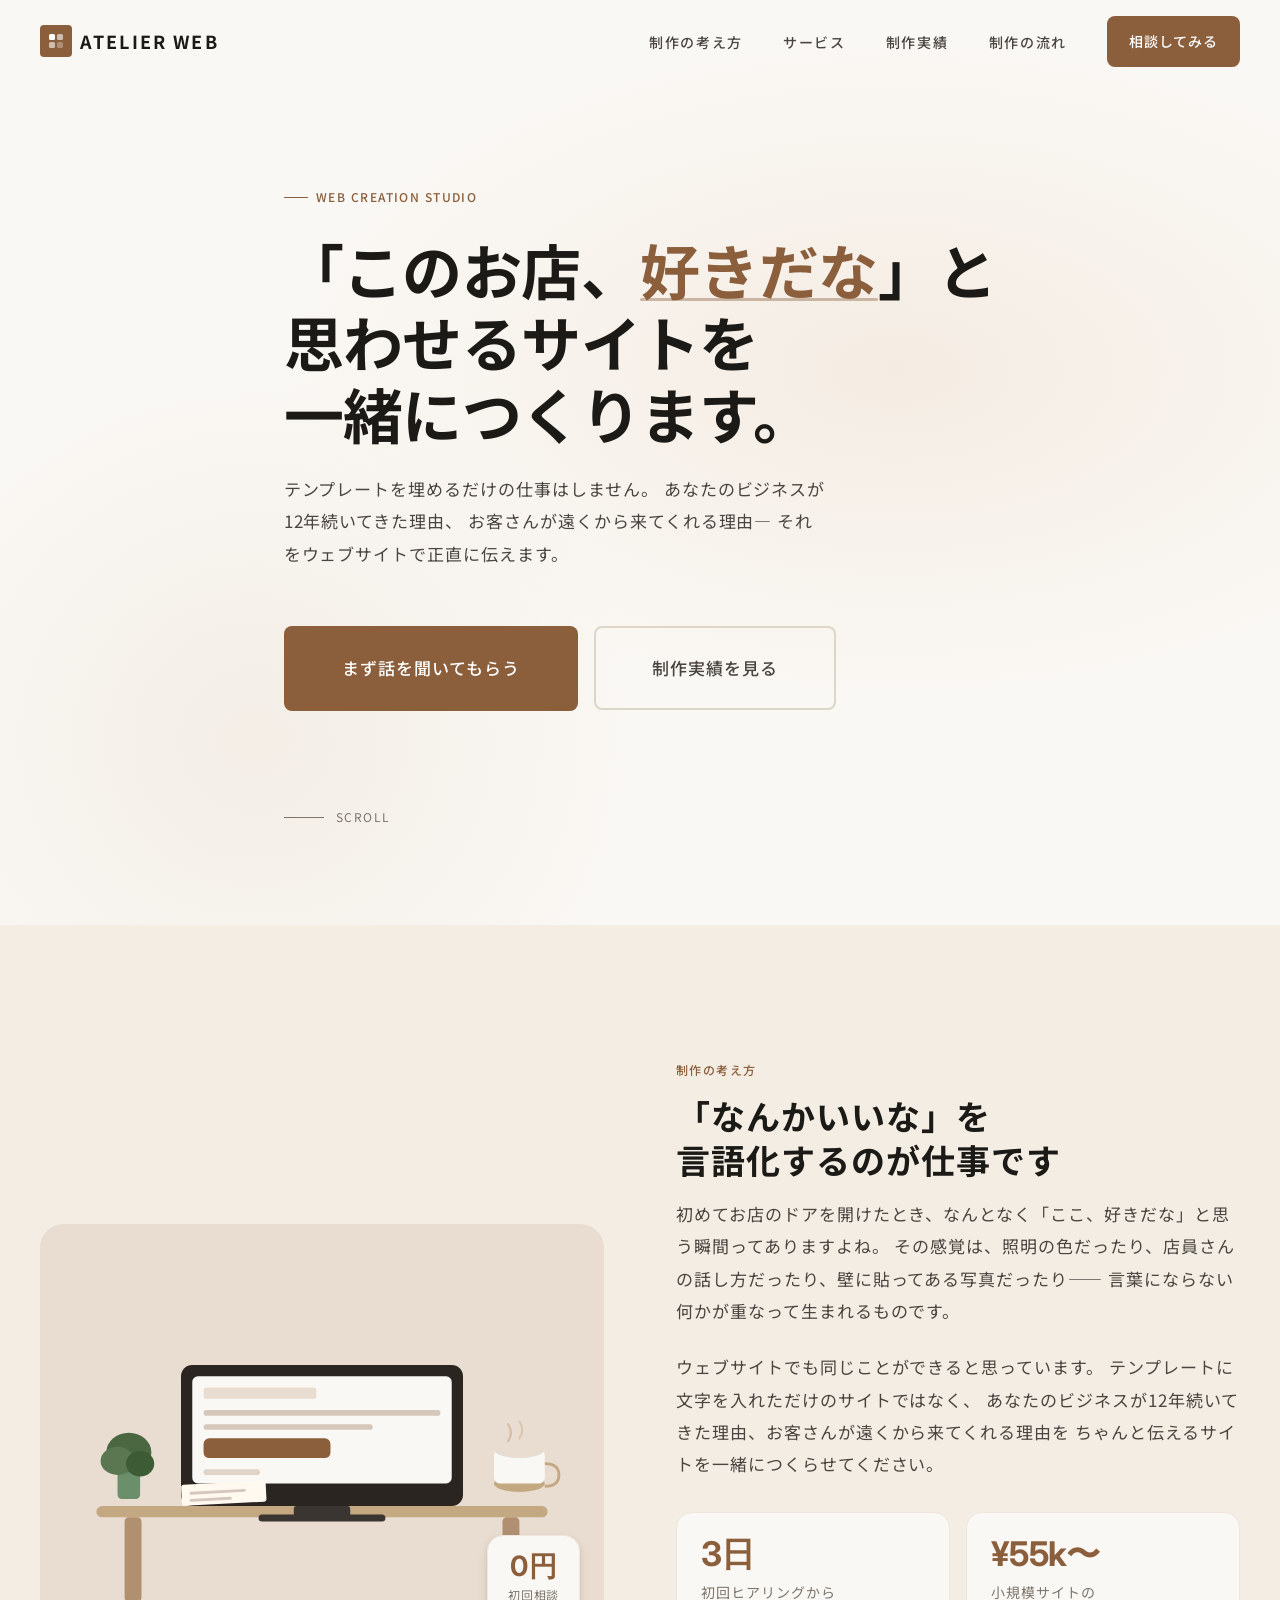
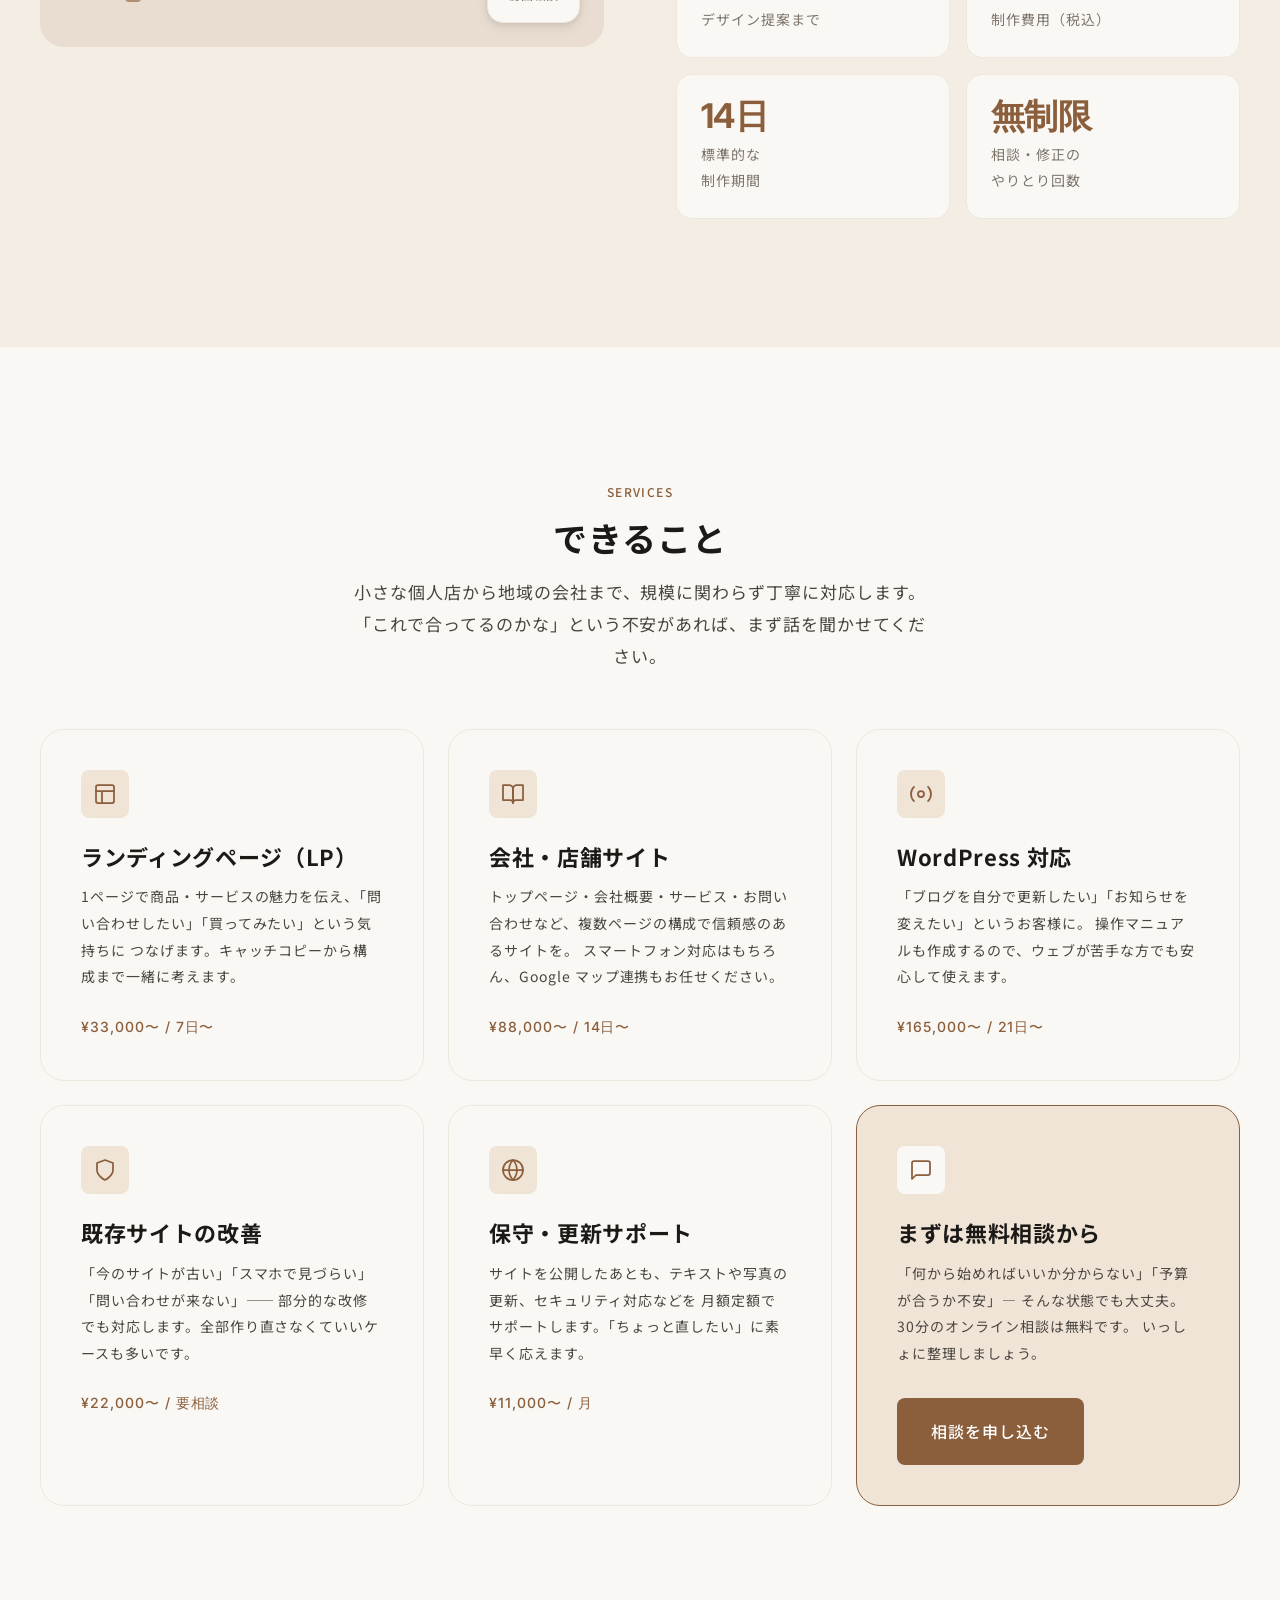
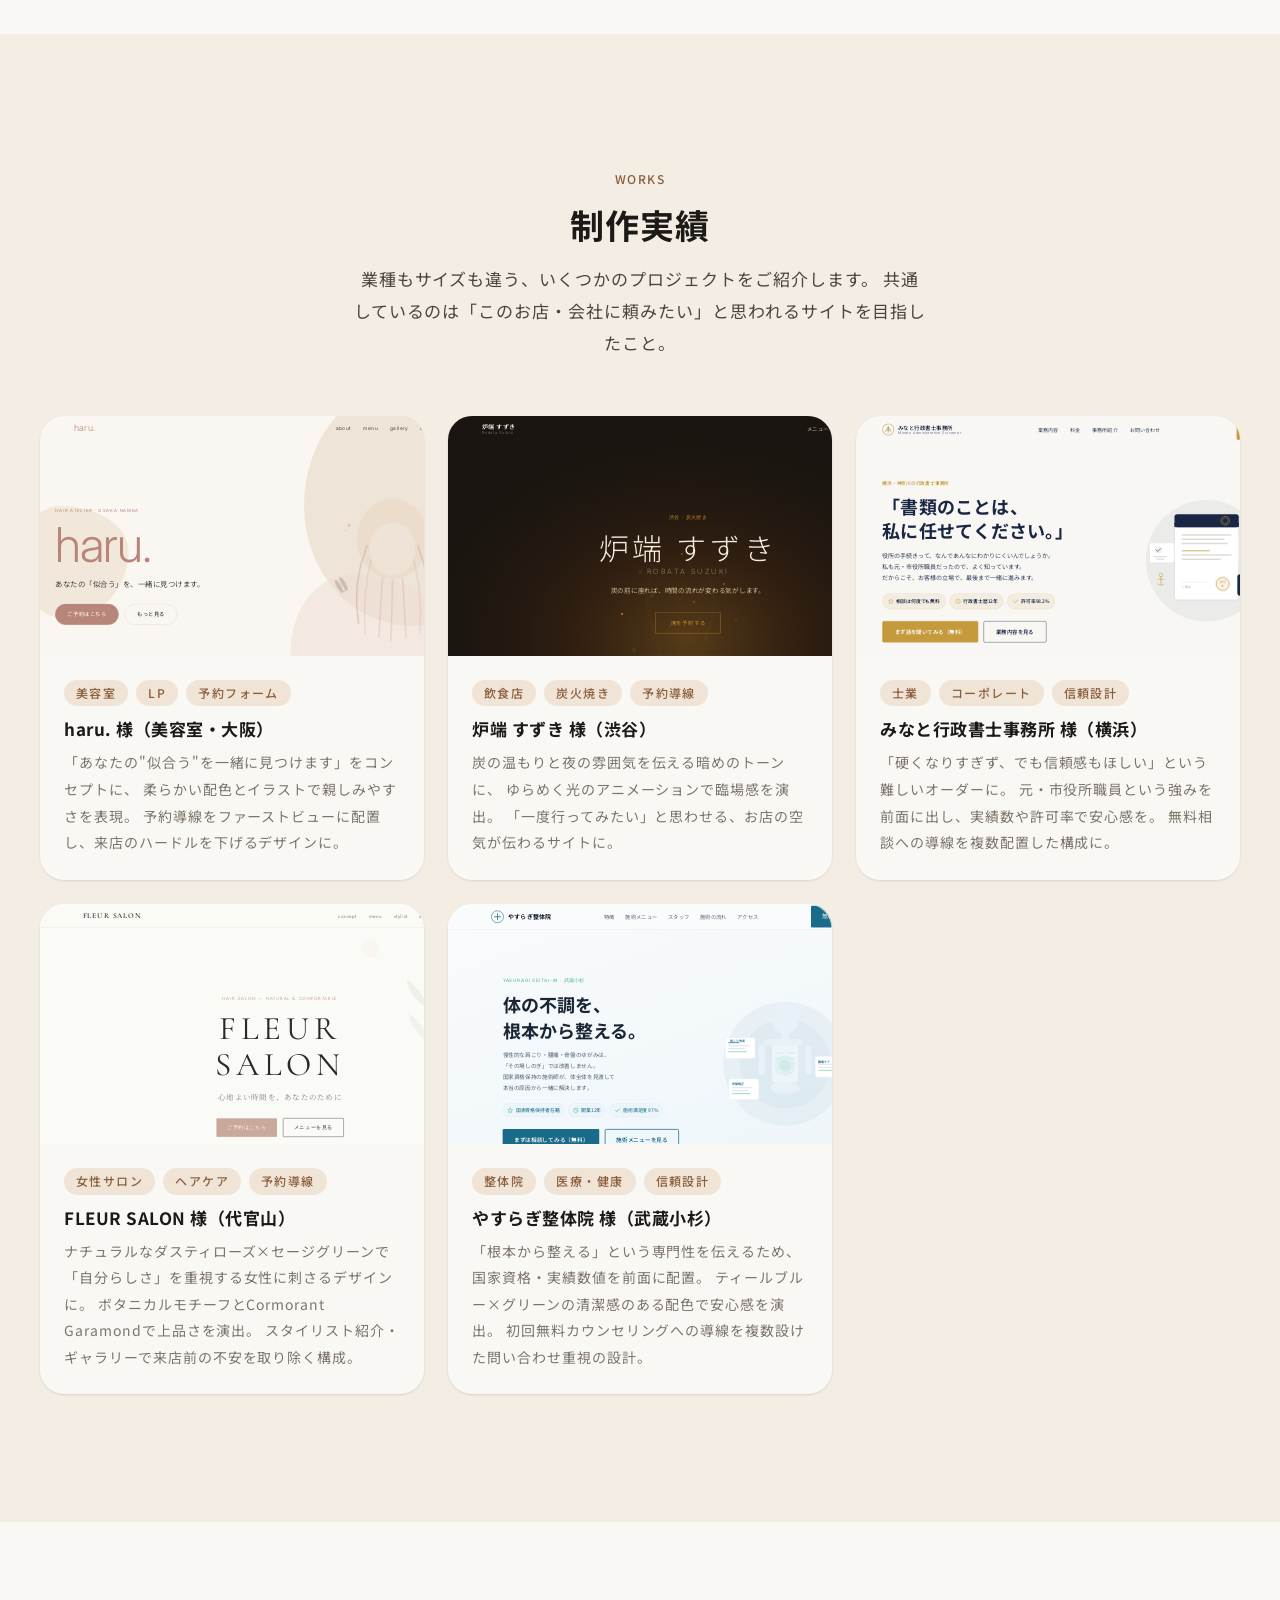
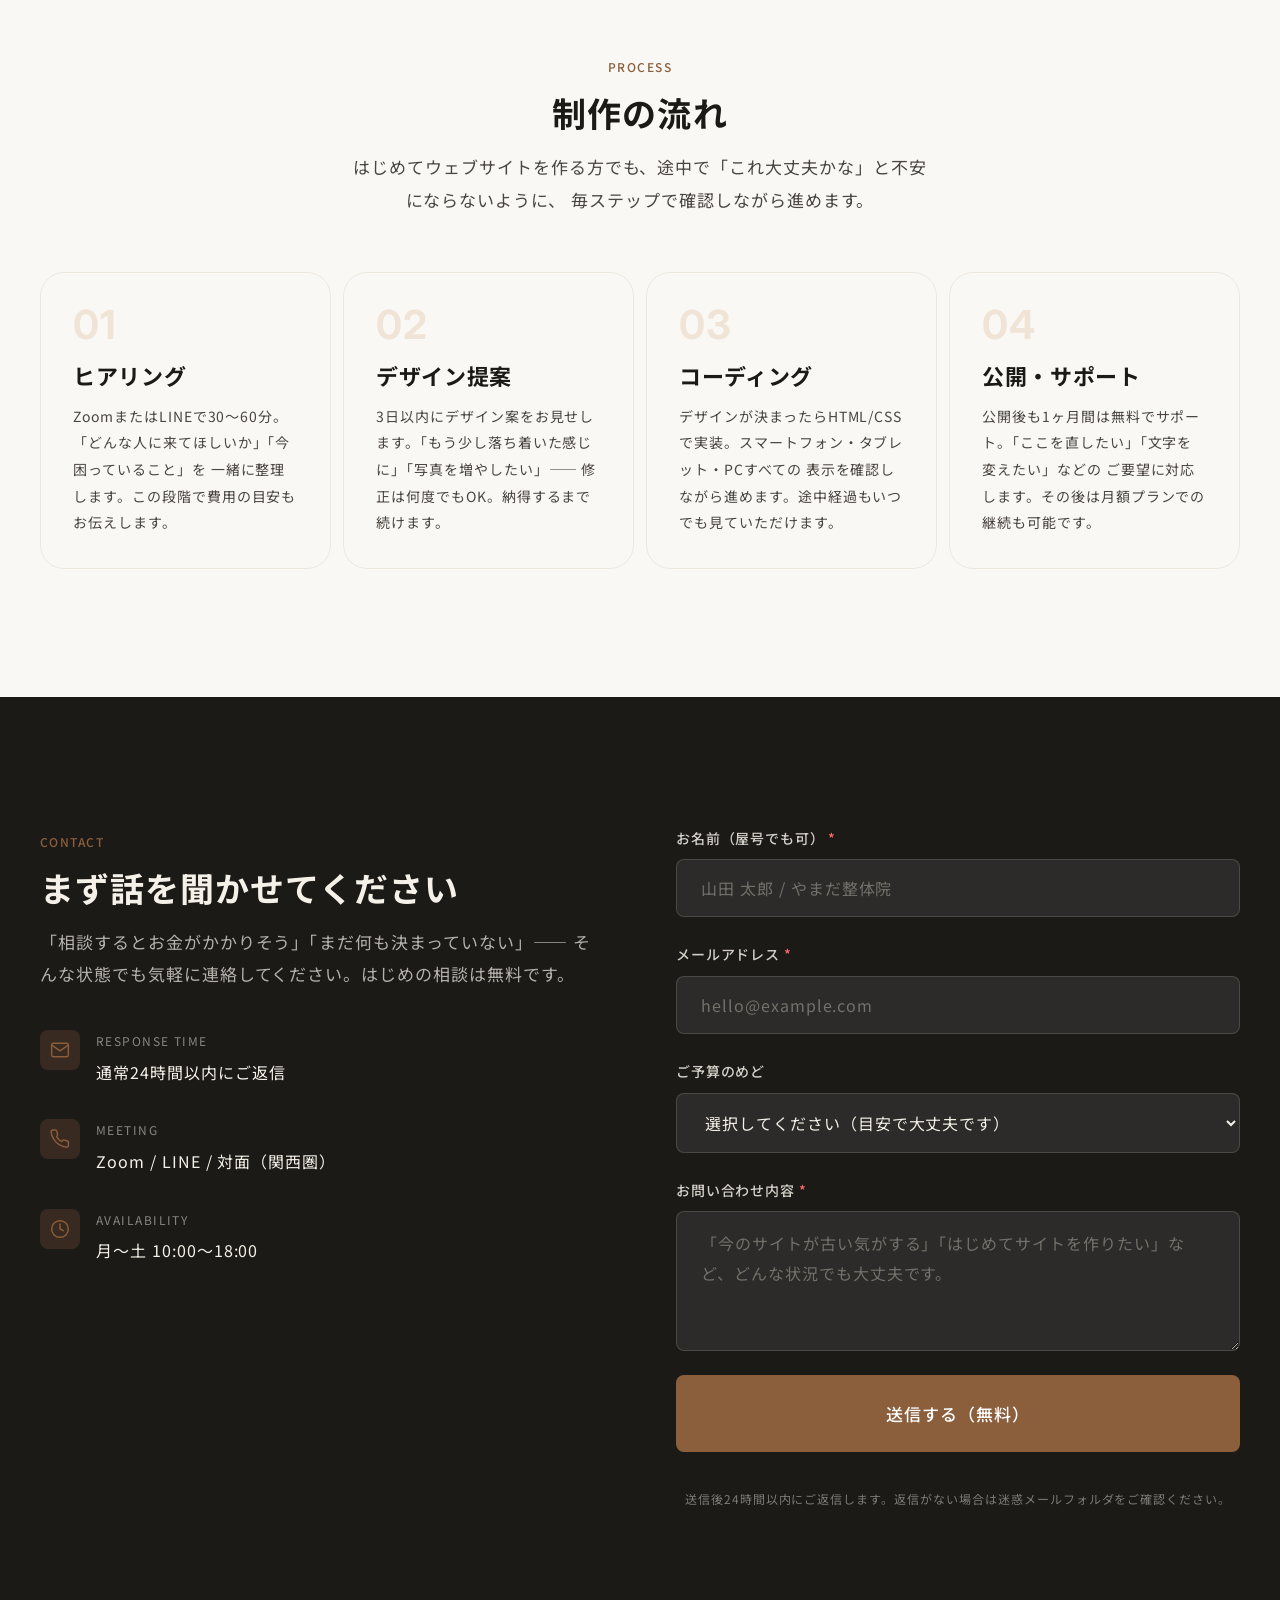
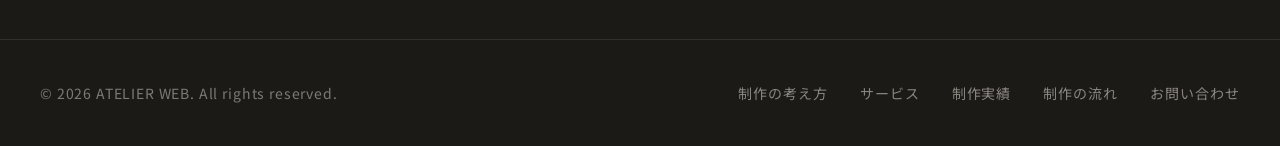
==== commit bb546ba9: "feat: add FLEUR SALON and やすらぎ整体院 demo sites - demos/fleur-salon/ : 女性ヘアサロン（ダスティローズ×セージグリーン） - demos" ====
--- a/index.html
+++ b/index.html
@@ -413,6 +413,56 @@
                 「硬くなりすぎず、でも信頼感もほしい」という難しいオーダーに。
                 元・市役所職員という強みを前面に出し、実績数や許可率で安心感を。
                 無料相談への導線を複数配置した構成に。
+              </p>
+            </div>
+          </article>
+
+          <!-- デモ4: 女性ヘアサロン FLEUR SALON -->
+          <article class="work-card">
+            <div class="work-card__thumb">
+              <div class="work-card__preview">
+                <iframe src="demos/fleur-salon/" loading="lazy" title="FLEUR SALON デモサイト"></iframe>
+              </div>
+              <a href="demos/fleur-salon/" target="_blank" rel="noopener" class="work-card__overlay">
+                <span class="work-overlay-btn">サイトを見る</span>
+              </a>
+            </div>
+            <div class="work-card__info">
+              <div class="work-card__tags">
+                <span class="tag">女性サロン</span>
+                <span class="tag">ヘアケア</span>
+                <span class="tag">予約導線</span>
+              </div>
+              <h3 class="work-card__title">FLEUR SALON 様（代官山）</h3>
+              <p class="work-card__desc">
+                ナチュラルなダスティローズ×セージグリーンで「自分らしさ」を重視する女性に刺さるデザインに。
+                ボタニカルモチーフとCormorant Garamondで上品さを演出。
+                スタイリスト紹介・ギャラリーで来店前の不安を取り除く構成。
+              </p>
+            </div>
+          </article>
+
+          <!-- デモ5: やすらぎ整体院 -->
+          <article class="work-card">
+            <div class="work-card__thumb">
+              <div class="work-card__preview">
+                <iframe src="demos/yasuragi/" loading="lazy" title="やすらぎ整体院 デモサイト"></iframe>
+              </div>
+              <a href="demos/yasuragi/" target="_blank" rel="noopener" class="work-card__overlay">
+                <span class="work-overlay-btn">サイトを見る</span>
+              </a>
+            </div>
+            <div class="work-card__info">
+              <div class="work-card__tags">
+                <span class="tag">整体院</span>
+                <span class="tag">医療・健康</span>
+                <span class="tag">信頼設計</span>
+              </div>
+              <h3 class="work-card__title">やすらぎ整体院 様（武蔵小杉）</h3>
+              <p class="work-card__desc">
+                「根本から整える」という専門性を伝えるため、国家資格・実績数値を前面に配置。
+                ティールブルー×グリーンの清潔感のある配色で安心感を演出。
+                初回無料カウンセリングへの導線を複数設けた問い合わせ重視の設計。
               </p>
             </div>
           </article>
